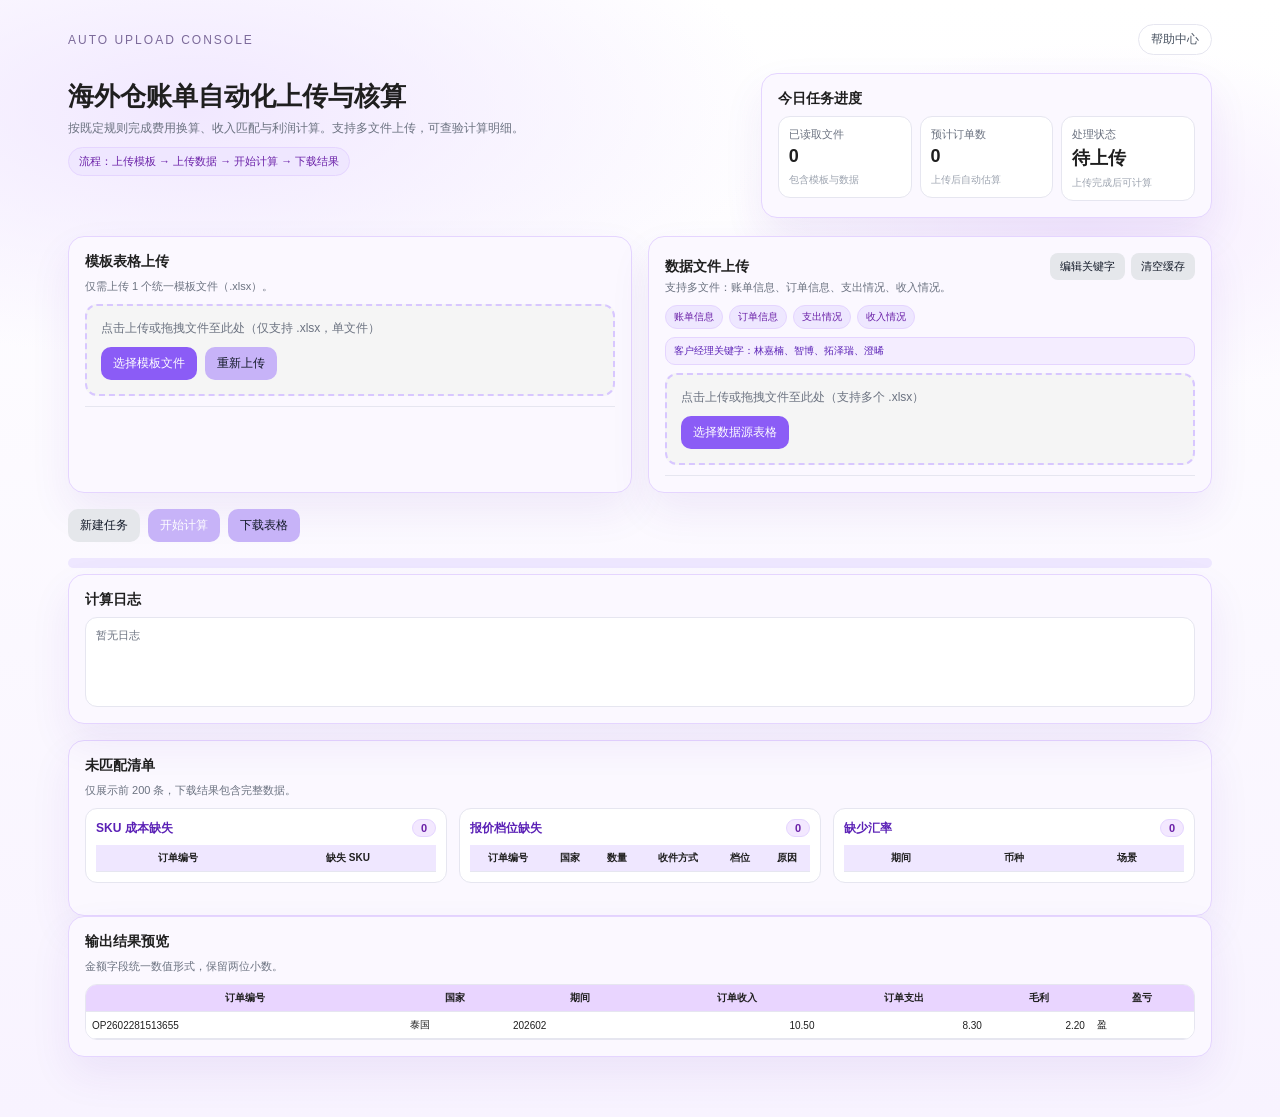
==== index.html @ 98032f84 "Rename 表格自动化处理.index.html to index.html" ====
<!DOCTYPE html>
<html lang="zh-CN">
<head>
  <meta charset="UTF-8" />
  <meta name="viewport" content="width=device-width, initial-scale=1.0" />
  <title>海外仓账单自动化上传与核算</title>
  <style>
    :root {
      --purple: #E9D5FF;
      --purple-2: #EEDCFF;
      --deep: #8B5CF6;
      --deep-2: #7C3AED;
      --gray: #F5F5F5;
      --line: #E6E6F0;
      --text: #1F1F1F;
      --muted: #6B7280;
      --success: #16A34A;
      --danger: #DC2626;
      --card: #FBF8FF;
      --shadow: 0 18px 40px rgba(91, 33, 182, 0.08);
    }

    * { box-sizing: border-box; }
    body {
      margin: 0;
      font-family: "Microsoft YaHei", "微软雅黑", "PingFang SC", sans-serif;
      color: var(--text);
      background: radial-gradient(900px 380px at 15% 10%, #F1E8FF 0%, transparent 65%),
                  radial-gradient(600px 300px at 85% 20%, #F6ECFF 0%, transparent 60%),
                  linear-gradient(180deg, #FFFFFF 0%, #F8F3FF 100%);
    }

    .page {
      max-width: 1180px;
      margin: 0 auto;
      padding: 24px 18px 60px;
    }

    .topbar {
      display: flex;
      justify-content: space-between;
      align-items: center;
      margin-bottom: 18px;
    }

    .brand {
      font-size: 12px;
      letter-spacing: 2px;
      color: #7C6A9A;
    }

    .help-btn {
      border: 1px solid var(--line);
      background: white;
      color: #4B5563;
      font-size: 12px;
      padding: 6px 12px;
      border-radius: 999px;
      cursor: pointer;
    }

    .hero {
      display: grid;
      grid-template-columns: 1.2fr 0.8fr;
      gap: 16px;
      align-items: stretch;
      margin-bottom: 18px;
    }

    .hero-left h1 {
      margin: 6px 0 6px;
      font-size: 26px;
      font-weight: 800;
    }

    .hero-left p {
      margin: 0 0 10px;
      font-size: 12px;
      color: var(--muted);
    }

    .steps {
      display: inline-flex;
      gap: 8px;
      flex-wrap: wrap;
      background: #EFE7FF;
      padding: 6px 10px;
      border-radius: 999px;
      font-size: 11px;
      color: #6B21A8;
      border: 1px solid #E5D5FF;
    }

    .card {
      background: var(--card);
      border: 1px solid #E5D5FF;
      border-radius: 16px;
      padding: 16px;
      box-shadow: var(--shadow);
    }

    .stat-card {
      display: grid;
      grid-template-columns: repeat(3, 1fr);
      gap: 8px;
      align-items: start;
    }

    .stat-item {
      background: white;
      border: 1px solid var(--line);
      border-radius: 12px;
      padding: 10px;
    }

    .stat-title { font-size: 11px; color: var(--muted); }
    .stat-value { font-size: 18px; font-weight: 800; margin-top: 4px; }
    .stat-note { font-size: 10px; color: #9CA3AF; margin-top: 6px; }

    .grid-2 {
      display: grid;
      grid-template-columns: 1fr 1fr;
      gap: 16px;
      margin-bottom: 16px;
    }

    .section-title {
      font-size: 14px;
      font-weight: 700;
      margin-bottom: 8px;
    }

    .section-desc {
      font-size: 11px;
      color: var(--muted);
      margin-bottom: 10px;
    }

    .chips {
      display: flex;
      gap: 6px;
      flex-wrap: wrap;
      margin-bottom: 8px;
    }

    .chip {
      font-size: 10px;
      padding: 4px 8px;
      border-radius: 999px;
      background: #EEE7FF;
      color: #6B21A8;
      border: 1px solid #E5D5FF;
    }

    .keyword-inline {
      font-size: 10px;
      color: #5B21B6;
      background: #F4EDFF;
      border: 1px solid #E5D5FF;
      padding: 6px 8px;
      border-radius: 10px;
      margin-bottom: 8px;
    }

    .kw-list {
      display: flex;
      flex-wrap: wrap;
      gap: 6px;
      margin: 8px 0;
    }

    .kw-pill {
      display: inline-flex;
      align-items: center;
      gap: 6px;
      background: #EEE7FF;
      color: #5B21B6;
      border: 1px solid #E5D5FF;
      border-radius: 999px;
      padding: 4px 8px;
      font-size: 11px;
    }

    .kw-pill button {
      border: none;
      background: transparent;
      color: #9333EA;
      cursor: pointer;
      font-size: 12px;
      line-height: 1;
    }

    .kw-actions {
      display: flex;
      gap: 6px;
      flex-wrap: wrap;
      margin-top: 8px;
    }

    .kw-input {
      border: 1px solid var(--line);
      border-radius: 8px;
      padding: 6px 8px;
      font-size: 12px;
      min-width: 180px;
    }

    .upload-area {
      background: var(--gray);
      border: 2px dashed #D8C7FF;
      border-radius: 12px;
      padding: 14px;
      font-size: 12px;
      color: var(--muted);
    }

    .upload-area.dragover {
      border-color: var(--deep-2);
      color: var(--deep-2);
      background: #F5EDFF;
    }

    .upload-actions {
      margin-top: 10px;
      display: flex;
      gap: 8px;
      flex-wrap: wrap;
    }

    .btn {
      background: var(--deep);
      color: white;
      border: none;
      padding: 8px 12px;
      border-radius: 10px;
      font-size: 12px;
      cursor: pointer;
    }

    .btn.secondary {
      background: #E5E7EB;
      color: #111827;
    }

    .btn.small {
      padding: 6px 10px;
      font-size: 11px;
      border-radius: 8px;
    }

    .btn:disabled {
      background: #C7B3F8;
      cursor: not-allowed;
    }

    .file-list {
      margin-top: 10px;
      border-top: 1px solid var(--line);
    }

    .file-item {
      display: grid;
      grid-template-columns: 1fr auto auto;
      gap: 8px;
      align-items: center;
      padding: 6px 0;
      font-size: 10px;
      border-bottom: 1px dashed var(--line);
    }

    .file-item .tag {
      background: #F0ECFF;
      border-radius: 6px;
      padding: 2px 6px;
      font-size: 10px;
    }

    .file-item .remove { color: var(--danger); cursor: pointer; }

    .action-row {
      display: flex;
      gap: 8px;
      flex-wrap: wrap;
      margin-bottom: 16px;
    }

    .progress-wrap {
      margin-top: 8px;
      background: #EEE7FF;
      border-radius: 999px;
      overflow: hidden;
      height: 10px;
    }

    .progress-bar {
      height: 10px;
      width: 0%;
      background: var(--deep);
      transition: width 0.3s ease;
    }

    .status {
      font-size: 12px;
      margin-top: 6px;
    }

    .status.success { color: var(--success); }
    .status.error { color: var(--danger); }

    .grid-logs {
      display: grid;
      grid-template-columns: 1fr;
      gap: 16px;
      margin-bottom: 16px;
    }

    .missing-grid {
      display: grid;
      grid-template-columns: repeat(3, minmax(0, 1fr));
      gap: 12px;
      margin-bottom: 16px;
    }

    .missing-block {
      border: 1px solid var(--line);
      border-radius: 12px;
      background: white;
      padding: 10px;
    }

    .missing-title {
      display: flex;
      align-items: center;
      justify-content: space-between;
      margin-bottom: 8px;
      font-size: 12px;
      font-weight: 700;
      color: #5B21B6;
    }

    .missing-count {
      font-size: 11px;
      background: #F3E8FF;
      border: 1px solid #E5D5FF;
      padding: 2px 8px;
      border-radius: 999px;
      color: #6B21A8;
    }

    .log-box {
      min-height: 90px;
      background: white;
      border: 1px solid var(--line);
      border-radius: 12px;
      padding: 10px;
      font-size: 11px;
      color: var(--muted);
    }

    .detail-table {
      width: 100%;
      border-collapse: collapse;
      font-size: 10px;
    }

    .detail-table th {
      text-align: center;
      background: #EFE7FF;
      padding: 6px;
      border-bottom: 1px solid var(--line);
    }

    .detail-table td {
      padding: 6px;
      border-bottom: 1px solid var(--line);
      text-align: center;
    }

    .table-preview {
      max-height: 260px;
      overflow: auto;
      border: 1px solid var(--line);
      border-radius: 12px;
      background: white;
    }

    table {
      width: 100%;
      border-collapse: collapse;
      font-size: 10px;
    }

    thead th {
      position: sticky;
      top: 0;
      background: var(--purple);
      text-align: center;
      font-weight: 700;
      border-bottom: 1px solid var(--line);
      padding: 6px;
    }

    tbody td {
      padding: 6px;
      border-bottom: 1px solid var(--line);
    }

    tbody tr:nth-child(odd) { background: white; }
    tbody tr:nth-child(even) { background: var(--gray); }

    .align-right { text-align: right; }
    .align-left { text-align: left; }

    .modal {
      position: fixed;
      inset: 0;
      background: rgba(0,0,0,0.4);
      display: none;
      align-items: center;
      justify-content: center;
    }

    .modal.open { display: flex; }

    .modal-card {
      width: min(720px, 92vw);
      background: white;
      border-radius: 12px;
      padding: 16px;
      border: 1px solid var(--line);
    }

    .modal-card h3 { margin: 0 0 8px; font-size: 14px; }
    .modal-card p { margin: 6px 0; font-size: 12px; }

    @media (max-width: 900px) {
      .hero { grid-template-columns: 1fr; }
      .grid-2 { grid-template-columns: 1fr; }
      .grid-logs { grid-template-columns: 1fr; }
      .missing-grid { grid-template-columns: 1fr; }
    }

    @media (max-width: 640px) {
      .file-item { grid-template-columns: 1fr; }
      .action-row { justify-content: stretch; }
      .btn { width: 100%; }
    }
  </style>
</head>
<body>
  <div class="page">
    <div class="topbar">
      <div class="brand">AUTO UPLOAD CONSOLE</div>
      <button class="help-btn" id="helpBtn">帮助中心</button>
    </div>

    <div class="hero">
      <div class="hero-left">
        <h1>海外仓账单自动化上传与核算</h1>
        <p>按既定规则完成费用换算、收入匹配与利润计算。支持多文件上传，可查验计算明细。</p>
        <div class="steps">流程：上传模板 → 上传数据 → 开始计算 → 下载结果</div>
      </div>
      <div class="card">
        <div class="section-title">今日任务进度</div>
        <div class="stat-card">
          <div class="stat-item">
            <div class="stat-title">已读取文件</div>
            <div class="stat-value" id="statFiles">0</div>
            <div class="stat-note">包含模板与数据</div>
          </div>
          <div class="stat-item">
            <div class="stat-title">预计订单数</div>
            <div class="stat-value" id="statOrders">0</div>
            <div class="stat-note">上传后自动估算</div>
          </div>
          <div class="stat-item">
            <div class="stat-title">处理状态</div>
            <div class="stat-value" id="statStatus">待上传</div>
            <div class="stat-note">上传完成后可计算</div>
          </div>
        </div>
      </div>
    </div>

    <div class="grid-2">
      <div class="card">
        <div class="section-title">模板表格上传</div>
        <div class="section-desc">仅需上传 1 个统一模板文件（.xlsx）。</div>
        <div class="upload-area" id="templateDrop">
          点击上传或拖拽文件至此处（仅支持 .xlsx，单文件）
          <div class="upload-actions">
            <input type="file" id="templateInput" accept=".xlsx" style="display:none" />
            <button class="btn" id="templateBtn">选择模板文件</button>
            <button class="btn secondary" id="templateReset" disabled>重新上传</button>
          </div>
        </div>
        <div class="status" id="templateStatus"></div>
        <div class="file-list" id="templateList"></div>
      </div>

      <div class="card">
        <div style="display:flex; justify-content:space-between; align-items:center; gap:8px;">
          <div class="section-title" style="margin-bottom:0;">数据文件上传</div>
          <div style="display:flex; gap:6px;">
            <button class="btn secondary small" id="keywordBtn">编辑关键字</button>
            <button class="btn secondary small" id="clearCacheBtn">清空缓存</button>
          </div>
        </div>
        <div class="section-desc">支持多文件：账单信息、订单信息、支出情况、收入情况。</div>
        <div class="chips">
          <div class="chip">账单信息</div>
          <div class="chip">订单信息</div>
          <div class="chip">支出情况</div>
          <div class="chip">收入情况</div>
        </div>
        <div class="keyword-inline" id="keywordInline"></div>
        <div class="upload-area" id="dataDrop">
          点击上传或拖拽文件至此处（支持多个 .xlsx）
          <div class="upload-actions">
            <input type="file" id="dataInput" accept=".xlsx" multiple style="display:none" />
            <button class="btn" id="dataBtn">选择数据源表格</button>
          </div>
        </div>
        <div class="status" id="dataStatus"></div>
        <div class="file-list" id="dataList"></div>
      </div>
    </div>

    <div class="action-row">
      <button class="btn secondary" id="newTaskBtn">新建任务</button>
      <button class="btn" id="processBtn" disabled>开始计算</button>
      <button class="btn secondary" id="downloadBtn" disabled>下载表格</button>
    </div>
    <div class="progress-wrap">
      <div class="progress-bar" id="progressBar"></div>
    </div>
    <div class="status" id="processStatus"></div>

    <div class="grid-logs">
      <div class="card">
        <div class="section-title">计算日志</div>
        <div class="log-box" id="logBox">暂无日志</div>
      </div>
    </div>


    <div class="card">
      <div class="section-title">未匹配清单</div>
      <div class="section-desc">仅展示前 200 条，下载结果包含完整数据。</div>
      <div class="missing-grid">
        <div class="missing-block">
          <div class="missing-title">
            <span>SKU 成本缺失</span>
            <span class="missing-count" id="missSkuCount">0</span>
          </div>
          <table class="detail-table">
            <thead>
              <tr>
                <th>订单编号</th>
                <th>缺失 SKU</th>
              </tr>
            </thead>
            <tbody id="missingSkuBody"></tbody>
          </table>
        </div>
        <div class="missing-block">
          <div class="missing-title">
            <span>报价档位缺失</span>
            <span class="missing-count" id="missQuoteCount">0</span>
          </div>
          <table class="detail-table">
            <thead>
              <tr>
                <th>订单编号</th>
                <th>国家</th>
                <th>数量</th>
                <th>收件方式</th>
                <th>档位</th>
                <th>原因</th>
              </tr>
            </thead>
            <tbody id="missingQuoteBody"></tbody>
          </table>
        </div>
        <div class="missing-block">
          <div class="missing-title">
            <span>缺少汇率</span>
            <span class="missing-count" id="missRateCount">0</span>
          </div>
          <table class="detail-table">
            <thead>
              <tr>
                <th>期间</th>
                <th>币种</th>
                <th>场景</th>
              </tr>
            </thead>
            <tbody id="missingRateBody"></tbody>
          </table>
        </div>
      </div>
    </div>

    <div class="card">
      <div class="section-title">输出结果预览</div>
      <div class="section-desc">金额字段统一数值形式，保留两位小数。</div>
      <div class="table-preview">
        <table>
          <thead>
            <tr>
              <th>订单编号</th>
              <th>国家</th>
              <th>期间</th>
              <th>订单收入</th>
              <th>订单支出</th>
              <th>毛利</th>
              <th>盈亏</th>
            </tr>
          </thead>
          <tbody id="previewBody">
            <tr>
              <td class="align-left">OP2602281513655</td>
              <td class="align-left">泰国</td>
              <td class="align-left">202602</td>
              <td class="align-right">10.50</td>
              <td class="align-right">8.30</td>
              <td class="align-right">2.20</td>
              <td class="align-left">盈</td>
            </tr>
          </tbody>
        </table>
      </div>
    </div>
  </div>


  <div class="modal" id="keywordModal">
    <div class="modal-card">
      <h3>客户经理关键字</h3>
      <p>用于判断是否走 C 端收入逻辑，可随时增减。</p>
      <div class="kw-list" id="keywordList"></div>
      <div class="kw-actions">
        <input class="kw-input" id="keywordInput" placeholder="输入关键字，回车或点击添加" />
        <button class="btn small" id="keywordAddBtn">添加</button>
        <button class="btn secondary small" id="keywordResetBtn">恢复默认</button>
      </div>
      <div style="text-align:right; margin-top:10px;">
        <button class="btn" id="keywordCloseBtn">关闭</button>
      </div>
    </div>
  </div>

  <div class="modal" id="helpModal">
    <div class="modal-card">
      <h3>操作指南</h3>
      <p>1. 上传统一模板（仅 .xlsx，单文件）。</p>
      <p>2. 上传数据源表格（账单信息、订单信息、支出情况、收入情况等，可多次上传）。</p>
      <p>3. 点击“开始计算”，等待进度完成后下载表格。</p>
      <div style="text-align:right; margin-top:10px;">
        <button class="btn" id="closeHelp">关闭</button>
      </div>
    </div>
  </div>

  <script src="xlsx.full.min.js"></script>
  <script>
    const templateInput = document.getElementById('templateInput');
    const dataInput = document.getElementById('dataInput');
    const templateBtn = document.getElementById('templateBtn');
    const dataBtn = document.getElementById('dataBtn');
    const templateReset = document.getElementById('templateReset');
    const templateList = document.getElementById('templateList');
    const dataList = document.getElementById('dataList');
    const templateStatus = document.getElementById('templateStatus');
    const dataStatus = document.getElementById('dataStatus');
    const processBtn = document.getElementById('processBtn');
    const processStatus = document.getElementById('processStatus');
    const progressBar = document.getElementById('progressBar');
    const downloadBtn = document.getElementById('downloadBtn');
    const logBox = document.getElementById('logBox');
    const clearCacheBtn = document.getElementById('clearCacheBtn');
    const newTaskBtn = document.getElementById('newTaskBtn');
    const previewBody = document.getElementById('previewBody');
const missSkuCount = document.getElementById('missSkuCount');
const missQuoteCount = document.getElementById('missQuoteCount');
const missRateCount = document.getElementById('missRateCount');
const missingSkuBody = document.getElementById('missingSkuBody');
const missingQuoteBody = document.getElementById('missingQuoteBody');
const missingRateBody = document.getElementById('missingRateBody');

    const statFiles = document.getElementById('statFiles');
    const statOrders = document.getElementById('statOrders');
    const statStatus = document.getElementById('statStatus');

    const templateDrop = document.getElementById('templateDrop');
    const dataDrop = document.getElementById('dataDrop');

    const helpBtn = document.getElementById('helpBtn');
    const helpModal = document.getElementById('helpModal');
    const closeHelp = document.getElementById('closeHelp');

    let templateFile = null; // {name, file, cached}
    let dataFiles = []; // [{name, file, cached}]
    let processing = false;
    let processed = false;
    let outputWorkbook = null;
    let outputFilename = '输出结果.xlsx';

    const CACHE_KEY = 'table_uploader_cache';
    const CACHE_TTL = 2 * 60 * 60 * 1000;

    const DEFAULT_KEYWORDS = ['林嘉楠', '智博', '拓泽瑞', '澄晞'];
    const KEYWORDS_STORAGE = 'manager_keywords_v1';
    let KEYWORDS = DEFAULT_KEYWORDS.slice();

    function setStatus(el, msg, type) {
      el.textContent = msg;
      el.className = 'status' + (type ? ' ' + type : '');
    }

    function setProgress(p, msg) {
      progressBar.style.width = `${p}%`;
      if (msg) setStatus(processStatus, msg, '');
    }

    function validateXlsx(file) {
      return file && file.name.toLowerCase().endsWith('.xlsx');
    }

    function uniqKeywords(arr) {
      const set = new Set();
      const out = [];
      arr.forEach(v => {
        const s = String(v || '').trim();
        if (!s) return;
        if (!set.has(s)) {
          set.add(s);
          out.push(s);
        }
      });
      return out;
    }

    function loadKeywords() {
      try {
        const raw = localStorage.getItem(KEYWORDS_STORAGE);
        if (!raw) return DEFAULT_KEYWORDS.slice();
        const data = JSON.parse(raw);
        if (Array.isArray(data)) return uniqKeywords(data);
      } catch (_) {}
      return DEFAULT_KEYWORDS.slice();
    }

    function saveKeywords() {
      KEYWORDS = uniqKeywords(KEYWORDS);
      localStorage.setItem(KEYWORDS_STORAGE, JSON.stringify(KEYWORDS));
      renderKeywords();
    }

    function renderKeywords() {
      if (!keywordList || !keywordInline) return;
      keywordList.innerHTML = '';
      if (KEYWORDS.length === 0) {
        keywordInline.textContent = '客户经理关键字：暂无（请添加）';
      } else {
        keywordInline.textContent = '客户经理关键字：' + KEYWORDS.join('、');
      }
      KEYWORDS.forEach(k => {
        const pill = document.createElement('div');
        pill.className = 'kw-pill';
        const span = document.createElement('span');
        span.textContent = k;
        const btn = document.createElement('button');
        btn.type = 'button';
        btn.textContent = '×';
        btn.addEventListener('click', () => {
          KEYWORDS = KEYWORDS.filter(x => x !== k);
          saveKeywords();
        });
        pill.appendChild(span);
        pill.appendChild(btn);
        keywordList.appendChild(pill);
      });
    }

    function addKeywordFromInput() {
      const val = keywordInput.value.trim();
      if (!val) return;
      KEYWORDS.push(val);
      keywordInput.value = '';
      saveKeywords();
    }

    function renderFileItem(fileEntry, cached=false) {
      const item = document.createElement('div');
      item.className = 'file-item';
      const name = document.createElement('div');
      name.textContent = fileEntry.name + (cached ? '（已缓存）' : '');
      const tag = document.createElement('div');
      tag.className = 'tag';
      tag.textContent = inferType(fileEntry.name);
      const remove = document.createElement('div');
      remove.className = 'remove';
      remove.textContent = '删除';
      return { item, name, tag, remove };
    }

    function inferType(name) {
      if (name.includes('模板') || name.includes('模版')) return '模板';
      if (name.includes('账单')) return '账单信息表';
      if (name.includes('订单')) return '订单信息表';
      if (name.includes('支出')) return '支出情况表';
      if (name.includes('收入')) return '收入情况表';
      if (name.includes('汇率')) return '汇率表';
      if (name.includes('产品成本')) return '产品成本表';
      if (name.includes('第一档')) return '第一档收入表';
      return '补充表';
    }

    function updateProcessButton() {
      const actualFiles = dataFiles.filter(f => f.file);
      const ready = templateFile && templateFile.file && actualFiles.length > 0;
      processBtn.disabled = !ready;
    }

    function updateStats(orderCountOverride=null) {
      const fileCount = (templateFile ? 1 : 0) + dataFiles.length;
      statFiles.textContent = fileCount;
      if (orderCountOverride !== null) {
        statOrders.textContent = orderCountOverride;
      } else {
        statOrders.textContent = dataFiles.length;
      }
      if (processing) {
        statStatus.textContent = '处理中';
      } else if (processed) {
        statStatus.textContent = '已完成';
      } else if (fileCount > 0) {
        statStatus.textContent = '待处理';
      } else {
        statStatus.textContent = '待上传';
      }
    }

    function cacheState() {
      const payload = {
        template: templateFile ? { name: templateFile.name } : null,
        data: dataFiles.map(f => ({ name: f.name })),
        ts: Date.now()
      };
      localStorage.setItem(CACHE_KEY, JSON.stringify(payload));
    }

    function renderTemplateList() {
      templateList.innerHTML = '';
      if (!templateFile) return;
      const { item, name, tag, remove } = renderFileItem(templateFile, templateFile.cached);
      remove.addEventListener('click', () => {
        templateFile = null;
        templateList.innerHTML = '';
        templateReset.disabled = true;
        updateProcessButton();
        updateStats();
        cacheState();
      });
      item.append(name, tag, remove);
      templateList.appendChild(item);
    }

    function renderDataList() {
      dataList.innerHTML = '';
      dataFiles.forEach(entry => {
        const { item, name, tag, remove } = renderFileItem(entry, entry.cached);
        remove.addEventListener('click', () => {
          dataFiles = dataFiles.filter(f => f.name !== entry.name);
          item.remove();
          updateProcessButton();
          updateStats();
          cacheState();
        });
        item.append(name, tag, remove);
        dataList.appendChild(item);
      });
    }

    function hasCachedFiles() {
      return (templateFile && templateFile.cached) || dataFiles.some(f => f.cached);
    }

    function clearCachedEntries(showMessage=true) {
      localStorage.removeItem(CACHE_KEY);
      if (templateFile && templateFile.cached) {
        templateFile = null;
        templateReset.disabled = true;
        setStatus(templateStatus, '', '');
      }
      dataFiles = dataFiles.filter(f => !f.cached);
      renderTemplateList();
      renderDataList();
      if (showMessage) setStatus(dataStatus, '缓存已清空', 'success');
      updateProcessButton();
      updateStats();
    }

    function resetAllState() {
      localStorage.removeItem(CACHE_KEY);
      templateFile = null;
      dataFiles = [];
      templateInput.value = '';
      dataInput.value = '';
      templateReset.disabled = true;
      renderTemplateList();
      renderDataList();
      processing = false;
      processed = false;
      outputWorkbook = null;
      outputFilename = '输出结果.xlsx';
      progressBar.style.width = '0%';
      downloadBtn.disabled = true;
      setStatus(templateStatus, '', '');
      setStatus(dataStatus, '已开始新建任务，缓存已清空', 'success');
      setStatus(processStatus, '', '');
      logBox.textContent = '暂无日志';
      clearMissingLists();
      updateProcessButton();
      updateStats();
    }

    function restoreCache() {
      const raw = localStorage.getItem(CACHE_KEY);
      if (!raw) return;
      try {
        const payload = JSON.parse(raw);
        if (Date.now() - payload.ts > CACHE_TTL) return;
        templateFile = null;
        dataFiles = [];
        if (payload.template) {
          templateFile = { name: payload.template.name, file: null, cached: true };
          templateReset.disabled = false;
        }
        if (payload.data) {
          payload.data.forEach(d => {
            const name = d.name;
            if (!dataFiles.some(f => f.name === name)) {
              dataFiles.push({ name, file: null, cached: true });
            }
          });
        }
        renderTemplateList();
        renderDataList();
        if (templateFile || dataFiles.length > 0) {
          setStatus(dataStatus, '已恢复缓存文件，开始新建任务建议先点“新建任务”', '');
        }
        updateProcessButton();
        updateStats();
      } catch (_) {}
    }

    function handleTemplateFiles(files) {
      const file = files[0];
      if (!file) return;
      if (!validateXlsx(file)) {
        setStatus(templateStatus, '请上传 .xlsx 格式的模板文件', 'error');
        return;
      }
      if (hasCachedFiles()) {
        clearCachedEntries(false);
      }
      templateFile = { name: file.name, file, cached: false };
      templateReset.disabled = false;
      renderTemplateList();
      setStatus(templateStatus, `${file.name} 上传成功`, 'success');
      updateProcessButton();
      updateStats();
      cacheState();
    }

    function handleDataFiles(files) {
      if (files.length === 0) return;
      if (hasCachedFiles()) {
        clearCachedEntries(false);
      }
      const existingNames = new Set(dataFiles.map(f => f.name));
      let added = 0;
      let replaced = 0;
      const uniqueNew = [];
      files.forEach(file => {
        if (!validateXlsx(file)) {
          setStatus(dataStatus, '仅支持 .xlsx 文件', 'error');
          return;
        }
        if (!existingNames.has(file.name)) {
          uniqueNew.push(file);
        }
      });

      files.forEach(file => {
        if (!validateXlsx(file)) return;
        const idx = dataFiles.findIndex(f => f.name === file.name);
        if (idx >= 0) {
          dataFiles[idx] = { name: file.name, file, cached: false };
          replaced += 1;
        } else {
          dataFiles.push({ name: file.name, file, cached: false });
          added += 1;
        }
      });

      renderDataList();
      if (added > 0 && replaced > 0) {
        setStatus(dataStatus, `${added} 个文件上传成功，${replaced} 个同名文件已替换`, 'success');
      } else if (added > 0) {
        setStatus(dataStatus, `${added} 个文件上传成功`, 'success');
      } else if (replaced > 0) {
        setStatus(dataStatus, `${replaced} 个同名文件已替换`, 'success');
      }
      updateProcessButton();
      updateStats();
      cacheState();
    }

    templateBtn.addEventListener('click', () => templateInput.click());
    dataBtn.addEventListener('click', () => dataInput.click());
    clearCacheBtn.addEventListener('click', () => clearCachedEntries(true));
    newTaskBtn.addEventListener('click', () => resetAllState());
    if (keywordBtn) {
      keywordBtn.addEventListener('click', () => {
        KEYWORDS = loadKeywords();
        renderKeywords();
        keywordModal.classList.add('open');
      });
    }
    if (keywordCloseBtn) {
      keywordCloseBtn.addEventListener('click', () => keywordModal.classList.remove('open'));
    }
    if (keywordModal) {
      keywordModal.addEventListener('click', (e) => {
        if (e.target === keywordModal) keywordModal.classList.remove('open');
      });
    }
    if (keywordAddBtn) {
      keywordAddBtn.addEventListener('click', addKeywordFromInput);
    }
    if (keywordResetBtn) {
      keywordResetBtn.addEventListener('click', () => {
        KEYWORDS = DEFAULT_KEYWORDS.slice();
        saveKeywords();
      });
    }
    if (keywordInput) {
      keywordInput.addEventListener('keydown', (e) => {
        if (e.key === 'Enter') {
          e.preventDefault();
          addKeywordFromInput();
        }
      });
    }

    templateInput.addEventListener('change', (e) => {
      const files = Array.from(e.target.files || []);
      handleTemplateFiles(files);
    });

    templateReset.addEventListener('click', () => {
      templateInput.value = '';
      templateFile = null;
      templateReset.disabled = true;
      setStatus(templateStatus, '', '');
      renderTemplateList();
      updateProcessButton();
      updateStats();
      cacheState();
    });

    dataInput.addEventListener('change', (e) => {
      const files = Array.from(e.target.files || []);
      handleDataFiles(files);
    });

    function setupDrag(dropArea, handler) {
      ['dragenter','dragover'].forEach(evt => {
        dropArea.addEventListener(evt, (e) => {
          e.preventDefault();
          dropArea.classList.add('dragover');
        });
      });
      ['dragleave','drop'].forEach(evt => {
        dropArea.addEventListener(evt, (e) => {
          e.preventDefault();
          dropArea.classList.remove('dragover');
        });
      });
      dropArea.addEventListener('drop', (e) => {
        const files = Array.from(e.dataTransfer.files || []);
        handler(files);
      });
    }

    setupDrag(templateDrop, (files) => {
      if (files.length > 1) {
        setStatus(templateStatus, '模板仅支持单文件上传', 'error');
        return;
      }
      handleTemplateFiles(files);
    });

    setupDrag(dataDrop, (files) => {
      handleDataFiles(files);
    });

    function isEmpty(val) {
      return val === null || val === undefined || val === '';
    }

    function isBlank(val) {
      return isEmpty(val) || (typeof val === 'string' && val.trim() === '');
    }

    function pickValue(...vals) {
      for (const v of vals) {
        if (!isBlank(v)) return v;
      }
      return null;
    }

    function setIfBlank(row, key, val) {
      if (!row || !key) return;
      if (isBlank(row[key]) && !isBlank(val)) row[key] = val;
    }

    function normalizeKey(val) {
      if (val === null || val === undefined) return '';
      return String(val).replace(/[\s​-‍﻿]/g, '').trim();
    }


    function toNumber(val) {
      if (val === null || val === undefined || val === '') return null;
      if (typeof val === 'number') return val;
      const s = String(val).replace(/,/g, '').trim();
      const m = s.match(/-?\d+(\.\d+)?/);
      return m ? parseFloat(m[0]) : null;
    }

    function round2(val) {
      if (val === null || val === undefined || isNaN(val)) return null;
      return Math.round(val * 100) / 100;
    }

    function format2(val) {
      if (val === null || val === undefined || val === '') return '';
      const num = Number(val);
      if (isNaN(num)) return String(val);
      return num.toFixed(2);
    }

    function normalizeCurrency(cur) {
      if (!cur) return null;
      const s = String(cur).trim();
      if (['人民币','RMB','CNY','¥','￥'].includes(s)) return '人民币';
      if (['USD','US$','$','美元'].includes(s)) return '美元';
      return s;
    }

    function parseAmount(val) {
      if (val === null || val === undefined || val === '') return { amount: null, currency: null };
      if (typeof val === 'number') return { amount: val, currency: '人民币' };
      const s = String(val).trim();
      if (s === '') return { amount: null, currency: null };
      let currency = null;
      if (s.includes('$') || s.includes('USD')) currency = '美元';
      if (s.includes('人民币') || s.includes('¥') || s.includes('￥')) currency = '人民币';
      const m = s.replace(/,/g, '').match(/-?\d+(\.\d+)?/);
      const amount = m ? parseFloat(m[0]) : null;
      return { amount, currency };
    }

    function qtyLabel(qty) {
      if (qty === null || qty === undefined) return null;
      const q = Number(qty);
      if (isNaN(q)) return null;
      if (q >= 4) return '≥4pcs';
      if (q === 3) return '3 pcs';
      if (q === 2) return '2 pcs';
      if (q === 1) return '1pc';
      return null;
    }

    function hasKeyword(text) {
      if (!text) return false;
      const s = String(text);
      return KEYWORDS.some(k => s.includes(k));
    }

    async function readWorkbook(file) {
      const buf = await file.arrayBuffer();
      return XLSX.read(buf, { type: 'array' });
    }

    function sheetToRows(sheet) {
      return XLSX.utils.sheet_to_json(sheet, { defval: null });
    }

    function normalizeRows(rows) {
      return rows.map(row => {
        const out = {};
        Object.keys(row).forEach(k => {
          const nk = typeof k === 'string' ? k.trim() : k;
          out[nk] = row[k];
        });
        return out;
      });
    }

    function getSheetOrThrow(wb, name, label) {
      const names = Array.isArray(name) ? name : [name];
      const sheetNames = wb.SheetNames || [];
      const nameMap = new Map(sheetNames.map(n => [String(n).trim(), n]));
      for (const n of names) {
        const key = String(n).trim();
        if (nameMap.has(key)) return wb.Sheets[nameMap.get(key)];
      }
      // Fuzzy match: contains keyword
      for (const n of names) {
        const key = String(n).trim();
        const hit = sheetNames.find(s => String(s).includes(key));
        if (hit) return wb.Sheets[hit];
      }
      // Fallback: try label keyword
      if (label) {
        const hit = sheetNames.find(s => String(s).includes(label));
        if (hit) return wb.Sheets[hit];
      }
      throw new Error(`${label}缺少工作表：${names.join(' / ')}`);
    }

    function findHeaderRowIndex(aoa) {
      const limit = Math.min(aoa.length, 10);
      for (let i = 0; i < limit; i++) {
        const row = aoa[i] || [];
        const norm = row.map(v => typeof v === 'string' ? v.trim() : v);
        if (norm.includes('订单编号') && norm.includes('国家')) return i;
      }
      return 0;
    }

    function buildOutputWorkbook(templateWb, resultRows, headerRowIndex=1) {
      const sheetName = templateWb.SheetNames[0];
      const ws = templateWb.Sheets[sheetName];
      const headerRows = XLSX.utils.sheet_to_json(ws, { header: 1, defval: null });
      const idx = headerRowIndex != null ? headerRowIndex : 1;
      const headers = headerRows[idx] || headerRows[0] || [];
      const dataAoA = resultRows.map(row => headers.map(h => row[h] ?? null));
      XLSX.utils.sheet_add_aoa(ws, dataAoA, { origin: { r: idx + 1, c: 0 } });
      return templateWb;
    }

    function downloadWorkbook(wb, filename) {
      const wbout = XLSX.write(wb, { bookType: 'xlsx', type: 'array' });
      const blob = new Blob([wbout], { type: 'application/vnd.openxmlformats-officedocument.spreadsheetml.sheet' });
      const url = URL.createObjectURL(blob);
      const a = document.createElement('a');
      a.href = url;
      a.download = filename;
      document.body.appendChild(a);
      a.click();
      a.remove();
      URL.revokeObjectURL(url);
    }

    function renderPreview(rows) {
      previewBody.innerHTML = '';
      rows.slice(0, 30).forEach(r => {
        const tr = document.createElement('tr');
        const cols = ['订单编号','国家','期间','订单收入','订单支出','毛利','盈亏情况'];
        cols.forEach((c, idx) => {
          const td = document.createElement('td');
          if (idx >= 3 && idx <= 5) td.className = 'align-right';
          else td.className = 'align-left';
          td.textContent = (idx >= 3 && idx <= 5) ? format2(r[c]) : (r[c] ?? '');
          tr.appendChild(td);
        });
        previewBody.appendChild(tr);
      });
    }


    function clearMissingLists() {
      if (!missingSkuBody) return;
      missingSkuBody.innerHTML = '';
      missingQuoteBody.innerHTML = '';
      missingRateBody.innerHTML = '';
      missSkuCount.textContent = '0';
      missQuoteCount.textContent = '0';
      missRateCount.textContent = '0';
    }

    function renderMissingLists(missing) {
      if (!missingSkuBody) return;
      const skuRows = [];
      missing.sku.forEach((set, orderId) => {
        if (!set || set.size === 0) return;
        skuRows.push({ orderId, skus: Array.from(set).join('、') });
      });
      missSkuCount.textContent = skuRows.length;
      missingSkuBody.innerHTML = '';
      skuRows.slice(0, 200).forEach(row => {
        const tr = document.createElement('tr');
        tr.innerHTML = `<td>${row.orderId}</td><td>${row.skus}</td>`;
        missingSkuBody.appendChild(tr);
      });

      const quoteRows = missing.quote || [];
      missQuoteCount.textContent = quoteRows.length;
      missingQuoteBody.innerHTML = '';
      quoteRows.slice(0, 200).forEach(row => {
        const tr = document.createElement('tr');
        tr.innerHTML = `
          <td>${row.orderId}</td>
          <td>${row.country ?? ''}</td>
          <td>${row.qty ?? ''}</td>
          <td>${row.method ?? ''}</td>
          <td>${row.band ?? ''}</td>
          <td>${row.reason ?? ''}</td>
        `;
        missingQuoteBody.appendChild(tr);
      });

      const rateRows = Array.from(missing.rate.values());
      missRateCount.textContent = rateRows.length;
      missingRateBody.innerHTML = '';
      rateRows.slice(0, 200).forEach(row => {
        const tr = document.createElement('tr');
        tr.innerHTML = `
          <td>${row.period ?? ''}</td>
          <td>${row.currency ?? ''}</td>
          <td>${row.scene ?? ''}</td>
        `;
        missingRateBody.appendChild(tr);
      });
    }

    processBtn.addEventListener('click', async () => {
      if (!window.XLSX) {
        setStatus(processStatus, '未加载 XLSX 库，请确认同目录存在 xlsx.full.min.js', 'error');
        return;
      }
      if (!templateFile || !templateFile.file) {
        setStatus(processStatus, '请重新上传模板文件（缓存文件不能计算）', 'error');
        return;
      }
      const actualFiles = dataFiles.filter(f => f.file);
      if (actualFiles.length === 0) {
        setStatus(processStatus, '请至少上传 1 个数据文件（缓存文件不能计算）', 'error');
        return;
      }

      processing = true;
      processed = false;
      outputWorkbook = null;
      updateStats();
      setProgress(5, '读取文件中...');
      logBox.textContent = '正在读取并解析表格...';

      try {
        const tmplWb = await readWorkbook(templateFile.file);

        const dataEntries = [];
        for (const f of actualFiles) {
          dataEntries.push({
            name: f.name,
            file: f.file,
            wb: await readWorkbook(f.file)
          });
        }

        const scoreSheets = (wb, names) => {
          if (!wb) return 0;
          const sheetNames = wb.SheetNames || [];
          const trimmed = sheetNames.map(n => String(n).trim());
          let score = 0;
          names.forEach(n => {
            const key = String(n).trim();
            if (trimmed.includes(key) || sheetNames.some(s => String(s).includes(key))) score += 1;
          });
          return score;
        };

        const pickBySheets = (entries, names, fallbackKeyword) => {
          let best = null;
          let bestScore = 0;
          entries.forEach(e => {
            const s = scoreSheets(e.wb, names);
            if (s > bestScore) {
              bestScore = s;
              best = e;
            }
          });
          if (bestScore > 0) return best;
          if (fallbackKeyword) return entries.find(e => e.name.includes(fallbackKeyword)) || null;
          return null;
        };

        const billEntry = pickBySheets(dataEntries, ['出库单', '出库尾程', '退货费用'], '账单');
        const orderEntry = pickBySheets(dataEntries, ['订单', '订单信息', '订单明细', '订单表'], '订单');
        const expenseEntry = pickBySheets(dataEntries, ['头程费用', '入库费用', '仓储费用', '汇率', '产品成本'], '支出');
        const incomeEntry = pickBySheets(dataEntries, ['报价', 'C端收入', '第一档收入'], '收入');

        const billWb = billEntry ? billEntry.wb : null;
        const orderWb = orderEntry ? orderEntry.wb : null;
        const expenseWb = expenseEntry ? expenseEntry.wb : null;
        const incomeWb = incomeEntry ? incomeEntry.wb : null;

        const missingFiles = [];
        if (!billEntry) missingFiles.push('账单信息');
        if (!orderEntry) missingFiles.push('订单信息');
        if (!expenseEntry) missingFiles.push('支出情况');
        if (!incomeEntry) missingFiles.push('收入情况');

        setProgress(20, '解析工作表...');

        const tmplSheetName = tmplWb.SheetNames[0];
        const tmplWs = tmplWb.Sheets[tmplSheetName];
        const tmplAoA = XLSX.utils.sheet_to_json(tmplWs, { header: 1, defval: null });
        const headerRowIndex = findHeaderRowIndex(tmplAoA);
        const headers = (tmplAoA[headerRowIndex] || tmplAoA[0] || []).map(h => typeof h === 'string' ? h.trim() : h);

        const templateRows = [];
        for (let i = headerRowIndex + 1; i < tmplAoA.length; i++) {
          const rowArr = tmplAoA[i] || [];
          const row = {};
          headers.forEach((h, idx) => {
            if (h == null || h === '') return;
            row[h] = rowArr[idx] ?? null;
          });
          const hasKey = !isBlank(row['订单编号']) || !isBlank(row['国家']) || !isBlank(row['期间']);
          if (hasKey) templateRows.push(row);
        }

        const billOut = billWb ? normalizeRows(sheetToRows(getSheetOrThrow(billWb, '出库单', '账单信息'))) : [];
        const billTail = billWb ? normalizeRows(sheetToRows(getSheetOrThrow(billWb, '出库尾程', '账单信息'))) : [];
        const billRet = billWb ? normalizeRows(sheetToRows(getSheetOrThrow(billWb, '退货费用', '账单信息'))) : [];

        const orders = orderWb ? normalizeRows(sheetToRows(getSheetOrThrow(orderWb, ['订单','订单信息','订单明细','订单表'], '订单信息'))) : [];

        const headFee = expenseWb ? normalizeRows(sheetToRows(getSheetOrThrow(expenseWb, '头程费用', '支出情况'))) : [];
        const entryFee = expenseWb ? normalizeRows(sheetToRows(getSheetOrThrow(expenseWb, '入库费用', '支出情况'))) : [];
        const warehouseFee = expenseWb ? normalizeRows(sheetToRows(getSheetOrThrow(expenseWb, '仓储费用', '支出情况'))) : [];
        const fxRows = expenseWb ? normalizeRows(sheetToRows(getSheetOrThrow(expenseWb, '汇率', '支出情况'))) : [];
        const productCost = expenseWb ? normalizeRows(sheetToRows(getSheetOrThrow(expenseWb, '产品成本', '支出情况'))) : [];

        const quoteRows = incomeWb ? normalizeRows(sheetToRows(getSheetOrThrow(incomeWb, '报价', '收入情况'))) : [];
        const cincomeRows = incomeWb ? normalizeRows(sheetToRows(getSheetOrThrow(incomeWb, 'C端收入', '收入情况'))) : [];
        const firstIncomeRows = incomeWb ? normalizeRows(sheetToRows(getSheetOrThrow(incomeWb, '第一档收入', '收入情况'))) : [];

        setProgress(40, '构建映射关系...');

        const missing = { sku: new Map(), quote: [], rate: new Map() };
        const missingOrders = new Set();

        const recordMissingSku = (orderId, sku) => {
          if (!orderId || !sku) return;
          if (!missing.sku.has(orderId)) missing.sku.set(orderId, new Set());
          missing.sku.get(orderId).add(sku);
        };

        const recordMissingQuote = (row) => {
          if (!row) return;
          missing.quote.push(row);
        };

        const recordMissingRate = (currency, period, scene) => {
          if (!currency || !period) return;
          const key = `${currency}||${period}||${scene}`;
          if (!missing.rate.has(key)) {
            missing.rate.set(key, { currency, period, scene });
          }
        };

        const fxMap = {};
        fxRows.forEach(r => {
          const cur = normalizeCurrency(r['原币']);
          const period = r['期间'];
          const rate = toNumber(r['直接汇率']);
          if (cur && period != null && rate != null) {
            fxMap[`${cur}||${period}`] = rate;
          }
        });

        const getRate = (currency, period, scene) => {
          const cur = normalizeCurrency(currency);
          if (!cur || cur === '人民币') return 1;
          const rate = fxMap[`${cur}||${period}`];
          if (rate == null) {
            recordMissingRate(cur, period, scene || '未知');
            return null;
          }
          return rate;
        };

        const tailGroup = {};
        billTail.forEach(r => {
          const id = normalizeKey(r['订单编号']);
          const sys = normalizeKey(r['系统单号']);
          const keys = new Set([id, sys].filter(Boolean));
          keys.forEach(key => {
            if (!tailGroup[key]) tailGroup[key] = { 出库费用: 0, 尾程费用: 0, 币种: null };
            tailGroup[key].出库费用 += toNumber(r['出库费用']) || 0;
            tailGroup[key].尾程费用 += toNumber(r['尾程费用']) || 0;
            if (!tailGroup[key].币种 && r['币种']) tailGroup[key].币种 = r['币种'];
          });
        });

        const retGroup = {};
        billRet.forEach(r => {
          const id = normalizeKey(r['退货单号']);
          const sys = normalizeKey(r['系统单号']);
          const keys = new Set([id, sys].filter(Boolean));
          keys.forEach(key => {
            if (!retGroup[key]) retGroup[key] = { 退货金额: 0, 币种: null };
            retGroup[key].退货金额 += toNumber(r['退货金额']) || 0;
            if (!retGroup[key].币种 && r['币种']) retGroup[key].币种 = r['币种'];
          });
        });

        const billOutMap = {};
        const billOutSysMap = {};
        billOut.forEach(r => {
          const id = normalizeKey(r['订单编号']);
          if (id && !billOutMap[id]) billOutMap[id] = r;
          const sys = normalizeKey(r['系统单号']);
          if (sys && !billOutSysMap[sys]) billOutSysMap[sys] = r;
        });


        const orderInfo = {};
        const orderAlias = {};
        const orderSkuQty = {};
        const orderQtySum = {};
        const addAlias = (key, id) => {
          const nk = normalizeKey(key);
          if (!nk || !id) return;
          if (!orderAlias[nk]) orderAlias[nk] = id;
        };
        orders.forEach(r => {
          const id = normalizeKey(r['订单编号']);
          if (!id) return;
          if (!orderInfo[id]) {
            orderInfo[id] = {
              '订单状态': null,
              '客户经理': null,
              '店铺': null,
              '卖家订单号': null,
              '收件方式': null,
              '订单实付': null
            };
          }
          const info = orderInfo[id];
          if (!info['订单状态'] && r['订单状态']) info['订单状态'] = r['订单状态'];
          if (!info['客户经理'] && r['客户经理']) info['客户经理'] = r['客户经理'];
          if (!info['店铺'] && r['店铺']) info['店铺'] = r['店铺'];
          if (!info['卖家订单号'] && r['卖家订单号']) info['卖家订单号'] = r['卖家订单号'];
          if (!info['收件方式'] && r['收件方式']) info['收件方式'] = r['收件方式'];
          if (!info['订单实付'] && r['订单实付']) info['订单实付'] = r['订单实付'];
          const sku = String(r['产品SKU'] || '').trim();
          const qty = toNumber(r['购买数量']) || 0;
          if (sku) {
            if (!orderSkuQty[id]) orderSkuQty[id] = {};
            orderSkuQty[id][sku] = (orderSkuQty[id][sku] || 0) + qty;
            if (!orderQtySum[id]) orderQtySum[id] = 0;
            orderQtySum[id] += qty;
          }

          addAlias(r['卖家订单号'], id);
          addAlias(r['平台交易号'], id);
          addAlias(r['快递单号'], id);
          addAlias(r['第三方物流单号'], id);
          addAlias(r['系统单号'], id);
        });


        const productCostMap = {};
        productCost.forEach(r => {
          const sku = String(r['聚水潭旧编码'] || '').trim();
          if (!sku) return;
          const cost = toNumber(r['成本价']);
          if (cost != null) productCostMap[sku] = cost;
        });

        const firstIncomeMap = {};
        firstIncomeRows.forEach(r => {
          const sku = String(r['聚水潭旧编码'] || '').trim();
          if (!sku) return;
          const val = toNumber(r['第一档价格']);
          firstIncomeMap[sku] = val != null ? val : 0;
        });

        const costByOrder = {};
        const firstIncomeBaseByOrder = {};
        Object.keys(orderSkuQty).forEach(id => {
          let totalCost = 0;
          let totalFirst = 0;
          const skuMap = orderSkuQty[id];
          Object.keys(skuMap).forEach(sku => {
            const qty = skuMap[sku];
            const unit = productCostMap[sku];
            if (unit == null) {
              recordMissingSku(id, sku);
            } else {
              totalCost += unit * qty;
            }
            const first = firstIncomeMap[sku] || 0;
            totalFirst += first * qty;
          });
          costByOrder[id] = totalCost;
          firstIncomeBaseByOrder[id] = totalFirst;
        });

        const cincomeMap = {};
        cincomeRows.forEach(r => {
          const key = String(r['卖家订单号'] || '').trim();
          if (!key) return;
          const amt = toNumber(r['人民币']);
          if (!cincomeMap[key]) cincomeMap[key] = 0;
          cincomeMap[key] += amt || 0;
        });

        const headFeeMap = {};
        const headCurMap = {};
        headFee.forEach(r => {
          const key = String(r['国家'] || '').trim();
          if (!key) return;
          headFeeMap[key] = toNumber(r['头程费用']);
          headCurMap[key] = r['币种'];
        });

        const entryFeeMap = {};
        const entryCurMap = {};
        entryFee.forEach(r => {
          const key = String(r['国家'] || '').trim();
          if (!key) return;
          entryFeeMap[key] = toNumber(r['入库费用']);
          entryCurMap[key] = r['币种'];
        });

        const warehouseFeeMap = {};
        const warehouseCurMap = {};
        warehouseFee.forEach(r => {
          const key = `${r['期间']}||${r['国家']}`;
          warehouseFeeMap[key] = toNumber(r['仓储费用']);
          warehouseCurMap[key] = r['币种'];
        });

        const quoteMap = {};
        quoteRows.forEach(r => {
          const country = String(r['国家'] || '').trim();
          const qtyRaw = String(r['件数（n）/订单'] || '').replace(/\s/g, '');
          if (!country || !qtyRaw) return;
          quoteMap[`${country}||${qtyRaw}`] = r;
        });

        function computeFirstIncomeTotal(orderId, add) {
          if (!Object.prototype.hasOwnProperty.call(firstIncomeBaseByOrder, orderId)) return null;
          const base = firstIncomeBaseByOrder[orderId] || 0;
          const qty = orderQtySum[orderId] || 0;
          return base + add * qty;
        }

        function extractAdd(text) {
          const m = String(text).match(/\+\s*([0-9]*\.?[0-9]+)/);
          return m ? parseFloat(m[1]) : 0;
        }

        function resolveOrderKey(...cands) {
          for (const c of cands) {
            const nk = normalizeKey(c);
            if (!nk) continue;
            if (orderInfo[nk]) return nk;
            if (orderAlias[nk]) return orderAlias[nk];
          }
          const fallback = normalizeKey(cands[0]);
          return fallback || '';
        }

        function evalSpecTotal(orderId, spec, nonShippingSpec, qty) {
          if (spec === null || spec === undefined || spec === '') return null;
          if (typeof spec === 'number') return spec * qty;
          const s = String(spec).trim();
          if (s.includes('不包邮基础上')) {
            const add = extractAdd(s);
            const baseTotal = evalSpecTotal(orderId, nonShippingSpec, null, qty);
            if (baseTotal == null) return null;
            return baseTotal + add * qty;
          }
          if (s.includes('第一档')) {
            const add = extractAdd(s);
            return computeFirstIncomeTotal(orderId, add);
          }
          const n = toNumber(s);
          if (n != null) return n * qty;
          return null;
        }

        setProgress(60, '计算中...');

        let baseRows = templateRows;
        if (baseRows.length === 0 && billOut.length > 0) {
          baseRows = billOut.map(r => ({
            '国家': r['国家'],
            '期间': r['期间'],
            '系统单号': r['系统单号'],
            '订单编号': r['订单编号'],
            '数量': r['数量'],
            '账单币种': r['账单币种'],
            '出库费用': r['出库费用'],
            '尾程费用': r['尾程费用'],
            '退件费用': r['退件费用']
          }));
        }

        if (baseRows.length === 0) {
          throw new Error('模板无有效数据且未上传账单信息，无法计算');
        }

        const qtySumMap = {};
        const qtySource = billOut.length > 0 ? billOut : baseRows;
        qtySource.forEach(r => {
          const key = `${r['期间']}||${r['国家']}`;
          if (!r['期间'] || !r['国家']) return;
          const qtyVal = toNumber(r['数量']);
          const qty = qtyVal != null ? qtyVal : 1;
          if (!qtySumMap[key]) qtySumMap[key] = 0;
          qtySumMap[key] += qty;
        });

        const resultRows = [];

        baseRows.forEach(base => {
          const row = { ...base };
          const orderIdRaw = pickValue(row['订单编号'], row['系统单号'], row['卖家订单号']);
          const orderId = normalizeKey(orderIdRaw);
          const orderKey = resolveOrderKey(orderIdRaw, row['卖家订单号'], row['系统单号']);
          let billRow = orderId ? billOutMap[orderId] : (orderKey ? billOutMap[orderKey] : null);
          const sysId = normalizeKey(pickValue(row['系统单号'], billRow ? billRow['系统单号'] : null));
          if (!billRow && sysId) billRow = billOutSysMap[sysId] || null;
          const orderIdDisp = orderIdRaw == null ? '' : String(orderIdRaw).trim();
          if (orderIdDisp && (!orderKey || !orderInfo[orderKey])) {
            missingOrders.add(orderIdDisp);
          }

          const country = pickValue(row['国家'], billRow ? billRow['国家'] : null);
          const period = pickValue(row['期间'], billRow ? billRow['期间'] : null);
          const qtyRaw = pickValue(row['数量'], billRow ? billRow['数量'] : null);
          const qtyNum = toNumber(qtyRaw);

          setIfBlank(row, '订单编号', orderIdRaw || null);
          setIfBlank(row, '国家', country);
          setIfBlank(row, '期间', period);
          if (qtyNum != null) setIfBlank(row, '数量', qtyNum);
          setIfBlank(row, '系统单号', billRow ? billRow['系统单号'] : null);

          const info = orderKey ? (orderInfo[orderKey] || {}) : {};
          const manager = pickValue(row['客户经理'], info['客户经理']);
          const shipMethod = pickValue(row['收件方式'], info['收件方式']);
          const shipMethodText = shipMethod == null ? '' : String(shipMethod);

          setIfBlank(row, '订单状态', pickValue(row['订单状态'], info['订单状态']));
          setIfBlank(row, '客户经理', manager);
          setIfBlank(row, '收件方式', shipMethodText);
          if (hasKeyword(manager)) {
            setIfBlank(row, '店铺名称', pickValue(row['店铺名称'], info['店铺']));
            setIfBlank(row, '卖家订单号', pickValue(row['卖家订单号'], info['卖家订单号']));
          }

          let tailInfo = orderId ? (tailGroup[orderId] || {}) : {};
          if ((!tailInfo || Object.keys(tailInfo).length === 0) && sysId) {
            tailInfo = tailGroup[sysId] || {};
          }
          let retInfo = orderId ? (retGroup[orderId] || {}) : {};
          if ((!retInfo || Object.keys(retInfo).length === 0) && sysId) {
            retInfo = retGroup[sysId] || {};
          }

          const rowOut = toNumber(row['出库费用']);
          const rowTail = toNumber(row['尾程费用']);
          const rowRet = toNumber(row['退件费用']);

          const baseOut = rowOut != null ? rowOut : (billRow ? toNumber(billRow['出库费用']) : null);
          const baseTail = rowTail != null ? rowTail : (billRow ? toNumber(billRow['尾程费用']) : null);
          const baseRet = rowRet != null ? rowRet : (billRow ? toNumber(billRow['退件费用']) : null);

          const outFee = baseOut != null ? baseOut : (tailInfo['出库费用'] ?? null);
          const tailFee = baseTail != null ? baseTail : (tailInfo['尾程费用'] ?? null);
          const retFee = baseRet != null ? baseRet : (retInfo['退货金额'] ?? null);

          setIfBlank(row, '出库费用', outFee != null ? round2(outFee) : null);
          setIfBlank(row, '尾程费用', tailFee != null ? round2(tailFee) : null);
          setIfBlank(row, '退件费用', retFee != null ? round2(retFee) : null);

          const billCur = pickValue(row['账单币种'], billRow ? billRow['账单币种'] : null, retInfo['币种'], tailInfo['币种']);
          setIfBlank(row, '账单币种', billCur);

          const outCur = baseOut != null ? billCur : (tailInfo['币种'] || billCur);
          const tailCur = baseTail != null ? billCur : (tailInfo['币种'] || billCur);
          const retCur = baseRet != null ? billCur : (retInfo['币种'] || billCur);

          const headUnit = country ? (headFeeMap[country] ?? null) : null;
          const headRate = headUnit != null ? getRate(headCurMap[country], period, '头程费用') : null;
          const headTotal = (headUnit != null && qtyNum != null) ? headUnit * qtyNum : null;
          const headRmb = (headTotal != null && headRate != null) ? headTotal * headRate : null;
          if (headRmb != null) setIfBlank(row, '头程费用\n（人民币）', round2(headRmb));

          const entryUnit = country ? (entryFeeMap[country] ?? null) : null;
          const entryRate = entryUnit != null ? getRate(entryCurMap[country], period, '入库费用') : null;
          const entryTotal = (entryUnit != null && qtyNum != null) ? entryUnit * qtyNum : null;
          const entryRmb = (entryTotal != null && entryRate != null) ? entryTotal * entryRate : null;
          if (entryRmb != null) setIfBlank(row, '入库费用\n（人民币）', round2(entryRmb));

          const outRate = outFee != null ? getRate(outCur, period, '出库费用') : null;
          const tailRate = tailFee != null ? getRate(tailCur, period, '尾程费用') : null;
          const retRate = retFee != null ? getRate(retCur, period, '退件费用') : null;

          const outRmb = (outFee != null && outRate != null) ? outFee * outRate : null;
          const tailRmb = (tailFee != null && tailRate != null) ? tailFee * tailRate : null;
          const retRmb = (retFee != null && retRate != null) ? retFee * retRate : null;

          if (outRmb != null) setIfBlank(row, '出库费用\n（人民币）', round2(outRmb));
          if (tailRmb != null) setIfBlank(row, '尾程费用\n（人民币）', round2(tailRmb));
          if (retRmb != null) setIfBlank(row, '退件费用（人民币）', round2(retRmb));

          let whRmb = null;
          if (period != null && country != null) {
            const whKey = `${period}||${country}`;
            const whTotal = toNumber(warehouseFeeMap[whKey]);
            const totalQty = qtySumMap[whKey] || 0;
            const orderQty = qtyNum != null ? qtyNum : 1;
            const whAlloc = (whTotal != null && totalQty > 0) ? (whTotal / totalQty * orderQty) : null;
            const whCur = warehouseCurMap[whKey] || '人民币';
            if (whAlloc != null) {
              if (normalizeCurrency(whCur) === '人民币') {
                whRmb = whAlloc;
              } else {
                const rate = getRate(whCur, period, '仓储费用');
                whRmb = rate != null ? (whAlloc * rate) : null;
              }
            }
          }
          if (whRmb != null) setIfBlank(row, '仓储费\n（人民币）', whRmb);

          const cost = orderKey ? (costByOrder[orderKey] ?? null) : null;
          if (cost != null) setIfBlank(row, '产品成本\n（人民币）', round2(cost));

          let orderIncome = null;
          if (orderKey) {
            if (hasKeyword(manager)) {
              const sellerId = pickValue(row['卖家订单号'], info['卖家订单号']);
              if (sellerId && cincomeMap[String(sellerId).trim()] != null) {
                orderIncome = cincomeMap[String(sellerId).trim()];
              }
            } else {
              const pay = pickValue(row['订单实付'], info['订单实付']);
              const parsed = parseAmount(pay);
              if (parsed.amount != null) {
                const rate = getRate(parsed.currency, period, '订单收入');
                if (rate != null) orderIncome = parsed.amount * rate;
              }
            }
          }
          if (orderIncome != null) setIfBlank(row, '订单收入', round2(orderIncome));

          let quoteIncome = null;
          if (country && qtyNum != null && quoteRows.length > 0) {
            const qLabel = qtyLabel(qtyNum);
            if (qLabel) {
              const qrow = quoteMap[`${String(country).trim()}||${qLabel.replace(/\s/g, '')}`];
              if (qrow) {
                const useCol = shipMethodText.includes('自提') ? '不包邮' : (shipMethodText.includes('快递') ? '包邮' : '包邮');
                const spec = qrow[useCol];
                const nonShip = qrow['不包邮'];
                const total = evalSpecTotal(orderId, spec, nonShip, qtyNum);
                const rate = getRate(qrow['币种'], period, '报价收入');
                if (total != null && rate != null) quoteIncome = total * rate;
                if (total == null) {
                  recordMissingQuote({ orderId, country, qty: qtyNum, method: shipMethodText, band: qLabel, reason: '缺少订单信息或第一档收入' });
                }
              } else {
                recordMissingQuote({ orderId, country, qty: qtyNum, method: shipMethodText, band: qLabel, reason: '报价表未匹配' });
              }
            }
          }
          if (quoteIncome != null) setIfBlank(row, '报价收入', round2(quoteIncome));

          const expenseFields = ['头程费用\n（人民币）','产品成本\n（人民币）','入库费用\n（人民币）','出库费用\n（人民币）','尾程费用\n（人民币）','退件费用（人民币）','仓储费\n（人民币）'];
          const expenseVals = expenseFields.map(f => toNumber(row[f]));
          const hasExpense = expenseVals.some(v => v != null);
          const orderExpenseCalc = expenseVals.reduce((s, v) => s + (v != null && !isNaN(v) ? v : 0), 0);
          if (hasExpense) setIfBlank(row, '订单支出', round2(orderExpenseCalc));

          const incomeForGross = toNumber(pickValue(row['订单收入'], orderIncome)) || 0;
          const expenseForGross = toNumber(pickValue(row['订单支出'], hasExpense ? orderExpenseCalc : null)) || 0;
          const hasGrossInput = !isBlank(row['订单收入']) || orderIncome != null || !isBlank(row['订单支出']) || hasExpense;
          if (hasGrossInput) {
            const gross = incomeForGross - expenseForGross;
            setIfBlank(row, '毛利', round2(gross));
            setIfBlank(row, '盈亏情况', gross > 0 ? '盈' : '亏');
          }

          resultRows.push(row);
        });

        setProgress(85, '生成输出表...');

        outputWorkbook = buildOutputWorkbook(tmplWb, resultRows, headerRowIndex);
        const first = resultRows.find(r => !isBlank(r['国家']) && !isBlank(r['期间']));
        if (first && first['国家'] && first['期间']) {
          outputFilename = `${first['国家']}${first['期间']}.xlsx`;
        }

        renderPreview(resultRows);

        processing = false;
        processed = true;
        updateStats(resultRows.length);
        setProgress(100, '数据处理完成！点击下载表格');

        const missingNote = missingFiles.length ? `提示：缺少${missingFiles.join('、')}，已尽力填充空白字段。` : '';
        const summary = [`处理完成：共 ${resultRows.length} 条订单。`];
        const recognized = [];
        if (billEntry) recognized.push(`账单信息：${billEntry.name}`);
        if (orderEntry) recognized.push(`订单信息：${orderEntry.name}`);
        if (expenseEntry) recognized.push(`支出情况：${expenseEntry.name}`);
        if (incomeEntry) recognized.push(`收入情况：${incomeEntry.name}`);
        if (recognized.length) summary.unshift(`识别文件：${recognized.join('；')}`);
        if (missingNote) summary.push(missingNote);
        if (missingOrders.size) {
          const sample = Array.from(missingOrders).slice(0, 20);
          summary.push(`订单信息缺失：共 ${missingOrders.size} 条，示例：${sample.join('、')}${missingOrders.size > 20 ? '…' : ''}`);
        }
        logBox.textContent = summary.join('\n');
        if (missingNote) {
          setStatus(processStatus, `${missingNote} 数据处理完成，可下载表格。`, '');
        }
        downloadBtn.disabled = false;
      } catch (err) {
        processing = false;
        processed = false;
        setStatus(processStatus, `处理失败：${err.message}`, 'error');
        logBox.textContent = '处理失败，请检查文件是否齐全且表头一致。';
      }
    });

    downloadBtn.addEventListener('click', () => {
      if (!outputWorkbook) {
        setStatus(processStatus, '请先完成计算再下载', 'error');
        return;
      }
      downloadWorkbook(outputWorkbook, outputFilename || '输出结果.xlsx');
    });

    helpBtn.addEventListener('click', () => helpModal.classList.add('open'));
    closeHelp.addEventListener('click', () => helpModal.classList.remove('open'));
    helpModal.addEventListener('click', (e) => {
      if (e.target === helpModal) helpModal.classList.remove('open');
    });

    KEYWORDS = loadKeywords();
    renderKeywords();
    restoreCache();
    updateStats();
  </script>
</body>
</html>
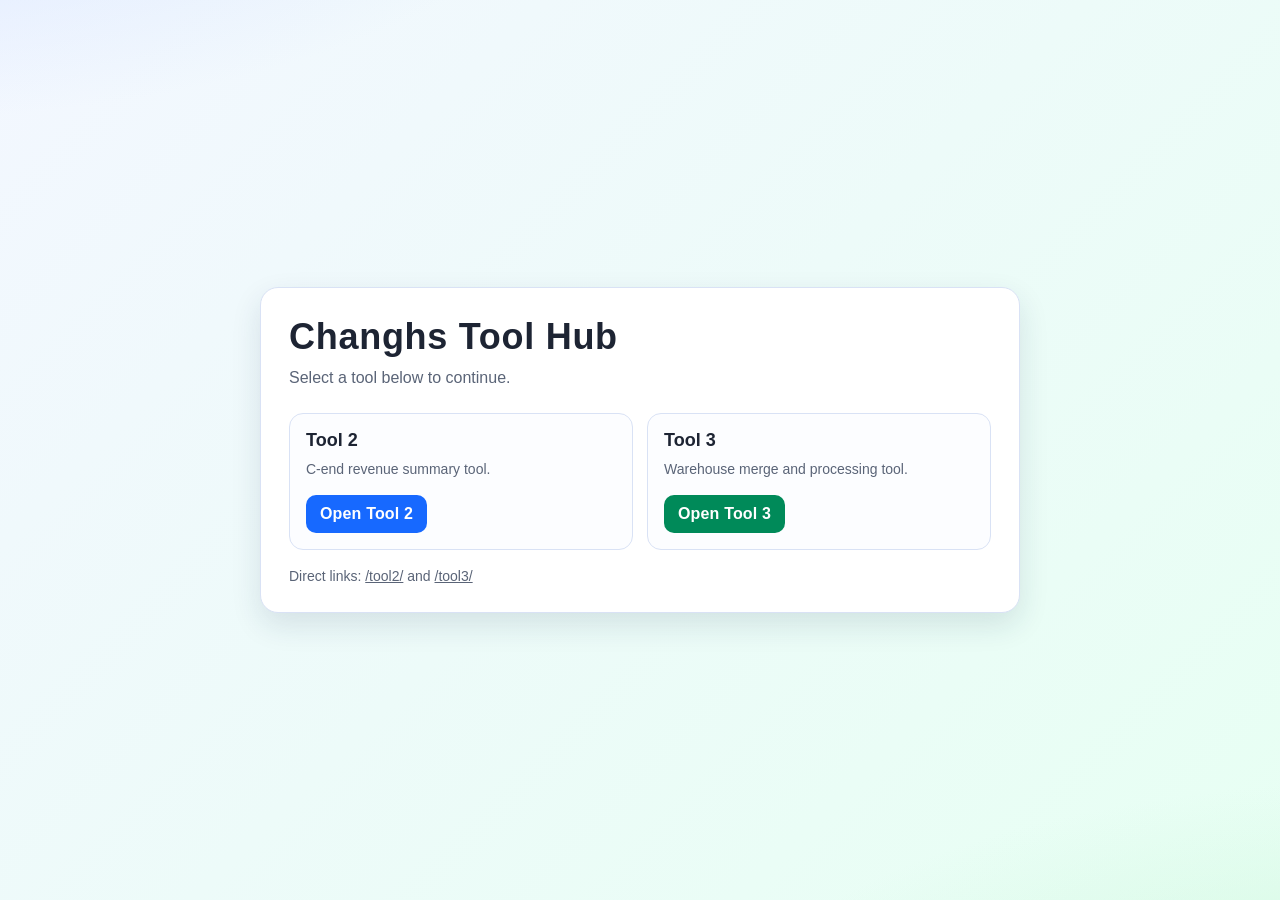
==== commit 3d71edfc: "Add simple home page for tool2 and tool3" ====
--- a/index.html
+++ b/index.html
@@ -1,1972 +1,153 @@
-<!DOCTYPE html>
-<html lang="zh-CN">
+<!doctype html>
+<html lang="en">
 <head>
-  <meta charset="UTF-8" />
-  <meta name="viewport" content="width=device-width, initial-scale=1.0" />
-  <title>海外仓账单自动化上传与核算</title>
+  <meta charset="utf-8" />
+  <meta name="viewport" content="width=device-width, initial-scale=1" />
+  <title>Changhs Tools</title>
   <style>
     :root {
-      --purple: #E9D5FF;
-      --purple-2: #EEDCFF;
-      --deep: #8B5CF6;
-      --deep-2: #7C3AED;
-      --gray: #F5F5F5;
-      --line: #E6E6F0;
-      --text: #1F1F1F;
-      --muted: #6B7280;
-      --success: #16A34A;
-      --danger: #DC2626;
-      --card: #FBF8FF;
-      --shadow: 0 18px 40px rgba(91, 33, 182, 0.08);
+      --bg-1: #f3f7ff;
+      --bg-2: #e7fff3;
+      --ink: #1d2433;
+      --muted: #5a6477;
+      --card: #ffffff;
+      --card-border: #d9e2f5;
+      --btn-2: #1769ff;
+      --btn-3: #008a59;
+      --btn-text: #ffffff;
+      --shadow: 0 12px 30px rgba(26, 46, 84, 0.12);
     }
 
-    * { box-sizing: border-box; }
+    * {
+      box-sizing: border-box;
+    }
+
     body {
       margin: 0;
-      font-family: "Microsoft YaHei", "微软雅黑", "PingFang SC", sans-serif;
-      color: var(--text);
-      background: radial-gradient(900px 380px at 15% 10%, #F1E8FF 0%, transparent 65%),
-                  radial-gradient(600px 300px at 85% 20%, #F6ECFF 0%, transparent 60%),
-                  linear-gradient(180deg, #FFFFFF 0%, #F8F3FF 100%);
+      min-height: 100vh;
+      font-family: "Trebuchet MS", "Segoe UI", sans-serif;
+      color: var(--ink);
+      background:
+        radial-gradient(1200px 500px at -10% -20%, #d8e6ff 0%, transparent 60%),
+        radial-gradient(1200px 500px at 110% 120%, #cff6dd 0%, transparent 60%),
+        linear-gradient(135deg, var(--bg-1), var(--bg-2));
+      display: grid;
+      place-items: center;
+      padding: 24px;
     }
 
-    .page {
-      max-width: 1180px;
-      margin: 0 auto;
-      padding: 24px 18px 60px;
+    .panel {
+      width: min(760px, 100%);
+      background: var(--card);
+      border: 1px solid var(--card-border);
+      border-radius: 18px;
+      box-shadow: var(--shadow);
+      padding: 28px;
     }
 
-    .topbar {
-      display: flex;
-      justify-content: space-between;
-      align-items: center;
-      margin-bottom: 18px;
+    h1 {
+      margin: 0 0 8px;
+      font-size: clamp(26px, 3.3vw, 36px);
+      letter-spacing: 0.02em;
     }
 
-    .brand {
-      font-size: 12px;
-      letter-spacing: 2px;
-      color: #7C6A9A;
+    p {
+      margin: 0 0 22px;
+      color: var(--muted);
+      line-height: 1.55;
     }
 
-    .help-btn {
-      border: 1px solid var(--line);
-      background: white;
-      color: #4B5563;
-      font-size: 12px;
-      padding: 6px 12px;
-      border-radius: 999px;
-      cursor: pointer;
-    }
-
-    .hero {
+    .grid {
       display: grid;
-      grid-template-columns: 1.2fr 0.8fr;
-      gap: 16px;
-      align-items: stretch;
-      margin-bottom: 18px;
-    }
-
-    .hero-left h1 {
-      margin: 6px 0 6px;
-      font-size: 26px;
-      font-weight: 800;
-    }
-
-    .hero-left p {
-      margin: 0 0 10px;
-      font-size: 12px;
-      color: var(--muted);
-    }
-
-    .steps {
-      display: inline-flex;
-      gap: 8px;
-      flex-wrap: wrap;
-      background: #EFE7FF;
-      padding: 6px 10px;
-      border-radius: 999px;
-      font-size: 11px;
-      color: #6B21A8;
-      border: 1px solid #E5D5FF;
+      grid-template-columns: 1fr 1fr;
+      gap: 14px;
     }
 
     .card {
-      background: var(--card);
-      border: 1px solid #E5D5FF;
-      border-radius: 16px;
+      border: 1px solid var(--card-border);
+      border-radius: 14px;
       padding: 16px;
-      box-shadow: var(--shadow);
+      background: #fcfdff;
     }
 
-    .stat-card {
-      display: grid;
-      grid-template-columns: repeat(3, 1fr);
-      gap: 8px;
-      align-items: start;
+    .card h2 {
+      margin: 0 0 8px;
+      font-size: 18px;
     }
 
-    .stat-item {
-      background: white;
-      border: 1px solid var(--line);
-      border-radius: 12px;
-      padding: 10px;
-    }
-
-    .stat-title { font-size: 11px; color: var(--muted); }
-    .stat-value { font-size: 18px; font-weight: 800; margin-top: 4px; }
-    .stat-note { font-size: 10px; color: #9CA3AF; margin-top: 6px; }
-
-    .grid-2 {
-      display: grid;
-      grid-template-columns: 1fr 1fr;
-      gap: 16px;
-      margin-bottom: 16px;
-    }
-
-    .section-title {
+    .card p {
+      margin: 0 0 14px;
       font-size: 14px;
-      font-weight: 700;
-      margin-bottom: 8px;
-    }
-
-    .section-desc {
-      font-size: 11px;
-      color: var(--muted);
-      margin-bottom: 10px;
-    }
-
-    .chips {
-      display: flex;
-      gap: 6px;
-      flex-wrap: wrap;
-      margin-bottom: 8px;
-    }
-
-    .chip {
-      font-size: 10px;
-      padding: 4px 8px;
-      border-radius: 999px;
-      background: #EEE7FF;
-      color: #6B21A8;
-      border: 1px solid #E5D5FF;
-    }
-
-    .keyword-inline {
-      font-size: 10px;
-      color: #5B21B6;
-      background: #F4EDFF;
-      border: 1px solid #E5D5FF;
-      padding: 6px 8px;
-      border-radius: 10px;
-      margin-bottom: 8px;
-    }
-
-    .kw-list {
-      display: flex;
-      flex-wrap: wrap;
-      gap: 6px;
-      margin: 8px 0;
-    }
-
-    .kw-pill {
-      display: inline-flex;
-      align-items: center;
-      gap: 6px;
-      background: #EEE7FF;
-      color: #5B21B6;
-      border: 1px solid #E5D5FF;
-      border-radius: 999px;
-      padding: 4px 8px;
-      font-size: 11px;
-    }
-
-    .kw-pill button {
-      border: none;
-      background: transparent;
-      color: #9333EA;
-      cursor: pointer;
-      font-size: 12px;
-      line-height: 1;
-    }
-
-    .kw-actions {
-      display: flex;
-      gap: 6px;
-      flex-wrap: wrap;
-      margin-top: 8px;
-    }
-
-    .kw-input {
-      border: 1px solid var(--line);
-      border-radius: 8px;
-      padding: 6px 8px;
-      font-size: 12px;
-      min-width: 180px;
-    }
-
-    .upload-area {
-      background: var(--gray);
-      border: 2px dashed #D8C7FF;
-      border-radius: 12px;
-      padding: 14px;
-      font-size: 12px;
-      color: var(--muted);
-    }
-
-    .upload-area.dragover {
-      border-color: var(--deep-2);
-      color: var(--deep-2);
-      background: #F5EDFF;
-    }
-
-    .upload-actions {
-      margin-top: 10px;
-      display: flex;
-      gap: 8px;
-      flex-wrap: wrap;
     }
 
     .btn {
-      background: var(--deep);
-      color: white;
-      border: none;
-      padding: 8px 12px;
+      display: inline-block;
+      text-decoration: none;
+      color: var(--btn-text);
+      font-weight: 700;
+      letter-spacing: 0.01em;
       border-radius: 10px;
-      font-size: 12px;
-      cursor: pointer;
+      padding: 10px 14px;
+      transition: transform 140ms ease, box-shadow 140ms ease;
+      will-change: transform;
     }
 
-    .btn.secondary {
-      background: #E5E7EB;
-      color: #111827;
+    .btn:hover {
+      transform: translateY(-1px);
+      box-shadow: 0 8px 18px rgba(0, 0, 0, 0.14);
     }
 
-    .btn.small {
-      padding: 6px 10px;
-      font-size: 11px;
-      border-radius: 8px;
+    .btn.tool2 {
+      background: var(--btn-2);
     }
 
-    .btn:disabled {
-      background: #C7B3F8;
-      cursor: not-allowed;
+    .btn.tool3 {
+      background: var(--btn-3);
     }
 
-    .file-list {
-      margin-top: 10px;
-      border-top: 1px solid var(--line);
+    .links {
+      margin-top: 18px;
+      color: var(--muted);
+      font-size: 14px;
     }
 
-    .file-item {
-      display: grid;
-      grid-template-columns: 1fr auto auto;
-      gap: 8px;
-      align-items: center;
-      padding: 6px 0;
-      font-size: 10px;
-      border-bottom: 1px dashed var(--line);
+    .links a {
+      color: inherit;
     }
 
-    .file-item .tag {
-      background: #F0ECFF;
-      border-radius: 6px;
-      padding: 2px 6px;
-      font-size: 10px;
-    }
+    @media (max-width: 680px) {
+      .panel {
+        padding: 22px;
+      }
 
-    .file-item .remove { color: var(--danger); cursor: pointer; }
-
-    .action-row {
-      display: flex;
-      gap: 8px;
-      flex-wrap: wrap;
-      margin-bottom: 16px;
-    }
-
-    .progress-wrap {
-      margin-top: 8px;
-      background: #EEE7FF;
-      border-radius: 999px;
-      overflow: hidden;
-      height: 10px;
-    }
-
-    .progress-bar {
-      height: 10px;
-      width: 0%;
-      background: var(--deep);
-      transition: width 0.3s ease;
-    }
-
-    .status {
-      font-size: 12px;
-      margin-top: 6px;
-    }
-
-    .status.success { color: var(--success); }
-    .status.error { color: var(--danger); }
-
-    .grid-logs {
-      display: grid;
-      grid-template-columns: 1fr;
-      gap: 16px;
-      margin-bottom: 16px;
-    }
-
-    .missing-grid {
-      display: grid;
-      grid-template-columns: repeat(3, minmax(0, 1fr));
-      gap: 12px;
-      margin-bottom: 16px;
-    }
-
-    .missing-block {
-      border: 1px solid var(--line);
-      border-radius: 12px;
-      background: white;
-      padding: 10px;
-    }
-
-    .missing-title {
-      display: flex;
-      align-items: center;
-      justify-content: space-between;
-      margin-bottom: 8px;
-      font-size: 12px;
-      font-weight: 700;
-      color: #5B21B6;
-    }
-
-    .missing-count {
-      font-size: 11px;
-      background: #F3E8FF;
-      border: 1px solid #E5D5FF;
-      padding: 2px 8px;
-      border-radius: 999px;
-      color: #6B21A8;
-    }
-
-    .log-box {
-      min-height: 90px;
-      background: white;
-      border: 1px solid var(--line);
-      border-radius: 12px;
-      padding: 10px;
-      font-size: 11px;
-      color: var(--muted);
-    }
-
-    .detail-table {
-      width: 100%;
-      border-collapse: collapse;
-      font-size: 10px;
-    }
-
-    .detail-table th {
-      text-align: center;
-      background: #EFE7FF;
-      padding: 6px;
-      border-bottom: 1px solid var(--line);
-    }
-
-    .detail-table td {
-      padding: 6px;
-      border-bottom: 1px solid var(--line);
-      text-align: center;
-    }
-
-    .table-preview {
-      max-height: 260px;
-      overflow: auto;
-      border: 1px solid var(--line);
-      border-radius: 12px;
-      background: white;
-    }
-
-    table {
-      width: 100%;
-      border-collapse: collapse;
-      font-size: 10px;
-    }
-
-    thead th {
-      position: sticky;
-      top: 0;
-      background: var(--purple);
-      text-align: center;
-      font-weight: 700;
-      border-bottom: 1px solid var(--line);
-      padding: 6px;
-    }
-
-    tbody td {
-      padding: 6px;
-      border-bottom: 1px solid var(--line);
-    }
-
-    tbody tr:nth-child(odd) { background: white; }
-    tbody tr:nth-child(even) { background: var(--gray); }
-
-    .align-right { text-align: right; }
-    .align-left { text-align: left; }
-
-    .modal {
-      position: fixed;
-      inset: 0;
-      background: rgba(0,0,0,0.4);
-      display: none;
-      align-items: center;
-      justify-content: center;
-    }
-
-    .modal.open { display: flex; }
-
-    .modal-card {
-      width: min(720px, 92vw);
-      background: white;
-      border-radius: 12px;
-      padding: 16px;
-      border: 1px solid var(--line);
-    }
-
-    .modal-card h3 { margin: 0 0 8px; font-size: 14px; }
-    .modal-card p { margin: 6px 0; font-size: 12px; }
-
-    @media (max-width: 900px) {
-      .hero { grid-template-columns: 1fr; }
-      .grid-2 { grid-template-columns: 1fr; }
-      .grid-logs { grid-template-columns: 1fr; }
-      .missing-grid { grid-template-columns: 1fr; }
-    }
-
-    @media (max-width: 640px) {
-      .file-item { grid-template-columns: 1fr; }
-      .action-row { justify-content: stretch; }
-      .btn { width: 100%; }
+      .grid {
+        grid-template-columns: 1fr;
+      }
     }
   </style>
 </head>
 <body>
-  <div class="page">
-    <div class="topbar">
-      <div class="brand">AUTO UPLOAD CONSOLE</div>
-      <button class="help-btn" id="helpBtn">帮助中心</button>
+  <main class="panel">
+    <h1>Changhs Tool Hub</h1>
+    <p>Select a tool below to continue.</p>
+    <section class="grid">
+      <article class="card">
+        <h2>Tool 2</h2>
+        <p>C-end revenue summary tool.</p>
+        <a class="btn tool2" href="/tool2/">Open Tool 2</a>
+      </article>
+      <article class="card">
+        <h2>Tool 3</h2>
+        <p>Warehouse merge and processing tool.</p>
+        <a class="btn tool3" href="/tool3/">Open Tool 3</a>
+      </article>
+    </section>
+    <div class="links">
+      Direct links:
+      <a href="/tool2/">/tool2/</a>
+      and
+      <a href="/tool3/">/tool3/</a>
     </div>
-
-    <div class="hero">
-      <div class="hero-left">
-        <h1>海外仓账单自动化上传与核算</h1>
-        <p>按既定规则完成费用换算、收入匹配与利润计算。支持多文件上传，可查验计算明细。</p>
-        <div class="steps">流程：上传模板 → 上传数据 → 开始计算 → 下载结果</div>
-      </div>
-      <div class="card">
-        <div class="section-title">今日任务进度</div>
-        <div class="stat-card">
-          <div class="stat-item">
-            <div class="stat-title">已读取文件</div>
-            <div class="stat-value" id="statFiles">0</div>
-            <div class="stat-note">包含模板与数据</div>
-          </div>
-          <div class="stat-item">
-            <div class="stat-title">预计订单数</div>
-            <div class="stat-value" id="statOrders">0</div>
-            <div class="stat-note">上传后自动估算</div>
-          </div>
-          <div class="stat-item">
-            <div class="stat-title">处理状态</div>
-            <div class="stat-value" id="statStatus">待上传</div>
-            <div class="stat-note">上传完成后可计算</div>
-          </div>
-        </div>
-      </div>
-    </div>
-
-    <div class="grid-2">
-      <div class="card">
-        <div class="section-title">模板表格上传</div>
-        <div class="section-desc">仅需上传 1 个统一模板文件（.xlsx）。</div>
-        <div class="upload-area" id="templateDrop">
-          点击上传或拖拽文件至此处（仅支持 .xlsx，单文件）
-          <div class="upload-actions">
-            <input type="file" id="templateInput" accept=".xlsx" style="display:none" />
-            <button class="btn" id="templateBtn">选择模板文件</button>
-            <button class="btn secondary" id="templateReset" disabled>重新上传</button>
-          </div>
-        </div>
-        <div class="status" id="templateStatus"></div>
-        <div class="file-list" id="templateList"></div>
-      </div>
-
-      <div class="card">
-        <div style="display:flex; justify-content:space-between; align-items:center; gap:8px;">
-          <div class="section-title" style="margin-bottom:0;">数据文件上传</div>
-          <div style="display:flex; gap:6px;">
-            <button class="btn secondary small" id="keywordBtn">编辑关键字</button>
-            <button class="btn secondary small" id="clearCacheBtn">清空缓存</button>
-          </div>
-        </div>
-        <div class="section-desc">支持多文件：账单信息、订单信息、支出情况、收入情况。</div>
-        <div class="chips">
-          <div class="chip">账单信息</div>
-          <div class="chip">订单信息</div>
-          <div class="chip">支出情况</div>
-          <div class="chip">收入情况</div>
-        </div>
-        <div class="keyword-inline" id="keywordInline"></div>
-        <div class="upload-area" id="dataDrop">
-          点击上传或拖拽文件至此处（支持多个 .xlsx）
-          <div class="upload-actions">
-            <input type="file" id="dataInput" accept=".xlsx" multiple style="display:none" />
-            <button class="btn" id="dataBtn">选择数据源表格</button>
-          </div>
-        </div>
-        <div class="status" id="dataStatus"></div>
-        <div class="file-list" id="dataList"></div>
-      </div>
-    </div>
-
-    <div class="action-row">
-      <button class="btn secondary" id="newTaskBtn">新建任务</button>
-      <button class="btn" id="processBtn" disabled>开始计算</button>
-      <button class="btn secondary" id="downloadBtn" disabled>下载表格</button>
-    </div>
-    <div class="progress-wrap">
-      <div class="progress-bar" id="progressBar"></div>
-    </div>
-    <div class="status" id="processStatus"></div>
-
-    <div class="grid-logs">
-      <div class="card">
-        <div class="section-title">计算日志</div>
-        <div class="log-box" id="logBox">暂无日志</div>
-      </div>
-    </div>
-
-
-    <div class="card">
-      <div class="section-title">未匹配清单</div>
-      <div class="section-desc">仅展示前 200 条，下载结果包含完整数据。</div>
-      <div class="missing-grid">
-        <div class="missing-block">
-          <div class="missing-title">
-            <span>SKU 成本缺失</span>
-            <span class="missing-count" id="missSkuCount">0</span>
-          </div>
-          <table class="detail-table">
-            <thead>
-              <tr>
-                <th>订单编号</th>
-                <th>缺失 SKU</th>
-              </tr>
-            </thead>
-            <tbody id="missingSkuBody"></tbody>
-          </table>
-        </div>
-        <div class="missing-block">
-          <div class="missing-title">
-            <span>报价档位缺失</span>
-            <span class="missing-count" id="missQuoteCount">0</span>
-          </div>
-          <table class="detail-table">
-            <thead>
-              <tr>
-                <th>订单编号</th>
-                <th>国家</th>
-                <th>数量</th>
-                <th>收件方式</th>
-                <th>档位</th>
-                <th>原因</th>
-              </tr>
-            </thead>
-            <tbody id="missingQuoteBody"></tbody>
-          </table>
-        </div>
-        <div class="missing-block">
-          <div class="missing-title">
-            <span>缺少汇率</span>
-            <span class="missing-count" id="missRateCount">0</span>
-          </div>
-          <table class="detail-table">
-            <thead>
-              <tr>
-                <th>期间</th>
-                <th>币种</th>
-                <th>场景</th>
-              </tr>
-            </thead>
-            <tbody id="missingRateBody"></tbody>
-          </table>
-        </div>
-      </div>
-    </div>
-
-    <div class="card">
-      <div class="section-title">输出结果预览</div>
-      <div class="section-desc">金额字段统一数值形式，保留两位小数。</div>
-      <div class="table-preview">
-        <table>
-          <thead>
-            <tr>
-              <th>订单编号</th>
-              <th>国家</th>
-              <th>期间</th>
-              <th>订单收入</th>
-              <th>订单支出</th>
-              <th>毛利</th>
-              <th>盈亏</th>
-            </tr>
-          </thead>
-          <tbody id="previewBody">
-            <tr>
-              <td class="align-left">OP2602281513655</td>
-              <td class="align-left">泰国</td>
-              <td class="align-left">202602</td>
-              <td class="align-right">10.50</td>
-              <td class="align-right">8.30</td>
-              <td class="align-right">2.20</td>
-              <td class="align-left">盈</td>
-            </tr>
-          </tbody>
-        </table>
-      </div>
-    </div>
-  </div>
-
-
-  <div class="modal" id="keywordModal">
-    <div class="modal-card">
-      <h3>客户经理关键字</h3>
-      <p>用于判断是否走 C 端收入逻辑，可随时增减。</p>
-      <div class="kw-list" id="keywordList"></div>
-      <div class="kw-actions">
-        <input class="kw-input" id="keywordInput" placeholder="输入关键字，回车或点击添加" />
-        <button class="btn small" id="keywordAddBtn">添加</button>
-        <button class="btn secondary small" id="keywordResetBtn">恢复默认</button>
-      </div>
-      <div style="text-align:right; margin-top:10px;">
-        <button class="btn" id="keywordCloseBtn">关闭</button>
-      </div>
-    </div>
-  </div>
-
-  <div class="modal" id="helpModal">
-    <div class="modal-card">
-      <h3>操作指南</h3>
-      <p>1. 上传统一模板（仅 .xlsx，单文件）。</p>
-      <p>2. 上传数据源表格（账单信息、订单信息、支出情况、收入情况等，可多次上传）。</p>
-      <p>3. 点击“开始计算”，等待进度完成后下载表格。</p>
-      <div style="text-align:right; margin-top:10px;">
-        <button class="btn" id="closeHelp">关闭</button>
-      </div>
-    </div>
-  </div>
-
-  <script src="xlsx.full.min.js"></script>
-  <script>
-    const templateInput = document.getElementById('templateInput');
-    const dataInput = document.getElementById('dataInput');
-    const templateBtn = document.getElementById('templateBtn');
-    const dataBtn = document.getElementById('dataBtn');
-    const templateReset = document.getElementById('templateReset');
-    const templateList = document.getElementById('templateList');
-    const dataList = document.getElementById('dataList');
-    const templateStatus = document.getElementById('templateStatus');
-    const dataStatus = document.getElementById('dataStatus');
-    const processBtn = document.getElementById('processBtn');
-    const processStatus = document.getElementById('processStatus');
-    const progressBar = document.getElementById('progressBar');
-    const downloadBtn = document.getElementById('downloadBtn');
-    const logBox = document.getElementById('logBox');
-    const clearCacheBtn = document.getElementById('clearCacheBtn');
-    const newTaskBtn = document.getElementById('newTaskBtn');
-    const previewBody = document.getElementById('previewBody');
-const missSkuCount = document.getElementById('missSkuCount');
-const missQuoteCount = document.getElementById('missQuoteCount');
-const missRateCount = document.getElementById('missRateCount');
-const missingSkuBody = document.getElementById('missingSkuBody');
-const missingQuoteBody = document.getElementById('missingQuoteBody');
-const missingRateBody = document.getElementById('missingRateBody');
-
-    const statFiles = document.getElementById('statFiles');
-    const statOrders = document.getElementById('statOrders');
-    const statStatus = document.getElementById('statStatus');
-
-    const templateDrop = document.getElementById('templateDrop');
-    const dataDrop = document.getElementById('dataDrop');
-
-    const helpBtn = document.getElementById('helpBtn');
-    const helpModal = document.getElementById('helpModal');
-    const closeHelp = document.getElementById('closeHelp');
-
-    let templateFile = null; // {name, file, cached}
-    let dataFiles = []; // [{name, file, cached}]
-    let processing = false;
-    let processed = false;
-    let outputWorkbook = null;
-    let outputFilename = '输出结果.xlsx';
-
-    const CACHE_KEY = 'table_uploader_cache';
-    const CACHE_TTL = 2 * 60 * 60 * 1000;
-
-    const DEFAULT_KEYWORDS = ['林嘉楠', '智博', '拓泽瑞', '澄晞'];
-    const KEYWORDS_STORAGE = 'manager_keywords_v1';
-    let KEYWORDS = DEFAULT_KEYWORDS.slice();
-
-    function setStatus(el, msg, type) {
-      el.textContent = msg;
-      el.className = 'status' + (type ? ' ' + type : '');
-    }
-
-    function setProgress(p, msg) {
-      progressBar.style.width = `${p}%`;
-      if (msg) setStatus(processStatus, msg, '');
-    }
-
-    function validateXlsx(file) {
-      return file && file.name.toLowerCase().endsWith('.xlsx');
-    }
-
-    function uniqKeywords(arr) {
-      const set = new Set();
-      const out = [];
-      arr.forEach(v => {
-        const s = String(v || '').trim();
-        if (!s) return;
-        if (!set.has(s)) {
-          set.add(s);
-          out.push(s);
-        }
-      });
-      return out;
-    }
-
-    function loadKeywords() {
-      try {
-        const raw = localStorage.getItem(KEYWORDS_STORAGE);
-        if (!raw) return DEFAULT_KEYWORDS.slice();
-        const data = JSON.parse(raw);
-        if (Array.isArray(data)) return uniqKeywords(data);
-      } catch (_) {}
-      return DEFAULT_KEYWORDS.slice();
-    }
-
-    function saveKeywords() {
-      KEYWORDS = uniqKeywords(KEYWORDS);
-      localStorage.setItem(KEYWORDS_STORAGE, JSON.stringify(KEYWORDS));
-      renderKeywords();
-    }
-
-    function renderKeywords() {
-      if (!keywordList || !keywordInline) return;
-      keywordList.innerHTML = '';
-      if (KEYWORDS.length === 0) {
-        keywordInline.textContent = '客户经理关键字：暂无（请添加）';
-      } else {
-        keywordInline.textContent = '客户经理关键字：' + KEYWORDS.join('、');
-      }
-      KEYWORDS.forEach(k => {
-        const pill = document.createElement('div');
-        pill.className = 'kw-pill';
-        const span = document.createElement('span');
-        span.textContent = k;
-        const btn = document.createElement('button');
-        btn.type = 'button';
-        btn.textContent = '×';
-        btn.addEventListener('click', () => {
-          KEYWORDS = KEYWORDS.filter(x => x !== k);
-          saveKeywords();
-        });
-        pill.appendChild(span);
-        pill.appendChild(btn);
-        keywordList.appendChild(pill);
-      });
-    }
-
-    function addKeywordFromInput() {
-      const val = keywordInput.value.trim();
-      if (!val) return;
-      KEYWORDS.push(val);
-      keywordInput.value = '';
-      saveKeywords();
-    }
-
-    function renderFileItem(fileEntry, cached=false) {
-      const item = document.createElement('div');
-      item.className = 'file-item';
-      const name = document.createElement('div');
-      name.textContent = fileEntry.name + (cached ? '（已缓存）' : '');
-      const tag = document.createElement('div');
-      tag.className = 'tag';
-      tag.textContent = inferType(fileEntry.name);
-      const remove = document.createElement('div');
-      remove.className = 'remove';
-      remove.textContent = '删除';
-      return { item, name, tag, remove };
-    }
-
-    function inferType(name) {
-      if (name.includes('模板') || name.includes('模版')) return '模板';
-      if (name.includes('账单')) return '账单信息表';
-      if (name.includes('订单')) return '订单信息表';
-      if (name.includes('支出')) return '支出情况表';
-      if (name.includes('收入')) return '收入情况表';
-      if (name.includes('汇率')) return '汇率表';
-      if (name.includes('产品成本')) return '产品成本表';
-      if (name.includes('第一档')) return '第一档收入表';
-      return '补充表';
-    }
-
-    function updateProcessButton() {
-      const actualFiles = dataFiles.filter(f => f.file);
-      const ready = templateFile && templateFile.file && actualFiles.length > 0;
-      processBtn.disabled = !ready;
-    }
-
-    function updateStats(orderCountOverride=null) {
-      const fileCount = (templateFile ? 1 : 0) + dataFiles.length;
-      statFiles.textContent = fileCount;
-      if (orderCountOverride !== null) {
-        statOrders.textContent = orderCountOverride;
-      } else {
-        statOrders.textContent = dataFiles.length;
-      }
-      if (processing) {
-        statStatus.textContent = '处理中';
-      } else if (processed) {
-        statStatus.textContent = '已完成';
-      } else if (fileCount > 0) {
-        statStatus.textContent = '待处理';
-      } else {
-        statStatus.textContent = '待上传';
-      }
-    }
-
-    function cacheState() {
-      const payload = {
-        template: templateFile ? { name: templateFile.name } : null,
-        data: dataFiles.map(f => ({ name: f.name })),
-        ts: Date.now()
-      };
-      localStorage.setItem(CACHE_KEY, JSON.stringify(payload));
-    }
-
-    function renderTemplateList() {
-      templateList.innerHTML = '';
-      if (!templateFile) return;
-      const { item, name, tag, remove } = renderFileItem(templateFile, templateFile.cached);
-      remove.addEventListener('click', () => {
-        templateFile = null;
-        templateList.innerHTML = '';
-        templateReset.disabled = true;
-        updateProcessButton();
-        updateStats();
-        cacheState();
-      });
-      item.append(name, tag, remove);
-      templateList.appendChild(item);
-    }
-
-    function renderDataList() {
-      dataList.innerHTML = '';
-      dataFiles.forEach(entry => {
-        const { item, name, tag, remove } = renderFileItem(entry, entry.cached);
-        remove.addEventListener('click', () => {
-          dataFiles = dataFiles.filter(f => f.name !== entry.name);
-          item.remove();
-          updateProcessButton();
-          updateStats();
-          cacheState();
-        });
-        item.append(name, tag, remove);
-        dataList.appendChild(item);
-      });
-    }
-
-    function hasCachedFiles() {
-      return (templateFile && templateFile.cached) || dataFiles.some(f => f.cached);
-    }
-
-    function clearCachedEntries(showMessage=true) {
-      localStorage.removeItem(CACHE_KEY);
-      if (templateFile && templateFile.cached) {
-        templateFile = null;
-        templateReset.disabled = true;
-        setStatus(templateStatus, '', '');
-      }
-      dataFiles = dataFiles.filter(f => !f.cached);
-      renderTemplateList();
-      renderDataList();
-      if (showMessage) setStatus(dataStatus, '缓存已清空', 'success');
-      updateProcessButton();
-      updateStats();
-    }
-
-    function resetAllState() {
-      localStorage.removeItem(CACHE_KEY);
-      templateFile = null;
-      dataFiles = [];
-      templateInput.value = '';
-      dataInput.value = '';
-      templateReset.disabled = true;
-      renderTemplateList();
-      renderDataList();
-      processing = false;
-      processed = false;
-      outputWorkbook = null;
-      outputFilename = '输出结果.xlsx';
-      progressBar.style.width = '0%';
-      downloadBtn.disabled = true;
-      setStatus(templateStatus, '', '');
-      setStatus(dataStatus, '已开始新建任务，缓存已清空', 'success');
-      setStatus(processStatus, '', '');
-      logBox.textContent = '暂无日志';
-      clearMissingLists();
-      updateProcessButton();
-      updateStats();
-    }
-
-    function restoreCache() {
-      const raw = localStorage.getItem(CACHE_KEY);
-      if (!raw) return;
-      try {
-        const payload = JSON.parse(raw);
-        if (Date.now() - payload.ts > CACHE_TTL) return;
-        templateFile = null;
-        dataFiles = [];
-        if (payload.template) {
-          templateFile = { name: payload.template.name, file: null, cached: true };
-          templateReset.disabled = false;
-        }
-        if (payload.data) {
-          payload.data.forEach(d => {
-            const name = d.name;
-            if (!dataFiles.some(f => f.name === name)) {
-              dataFiles.push({ name, file: null, cached: true });
-            }
-          });
-        }
-        renderTemplateList();
-        renderDataList();
-        if (templateFile || dataFiles.length > 0) {
-          setStatus(dataStatus, '已恢复缓存文件，开始新建任务建议先点“新建任务”', '');
-        }
-        updateProcessButton();
-        updateStats();
-      } catch (_) {}
-    }
-
-    function handleTemplateFiles(files) {
-      const file = files[0];
-      if (!file) return;
-      if (!validateXlsx(file)) {
-        setStatus(templateStatus, '请上传 .xlsx 格式的模板文件', 'error');
-        return;
-      }
-      if (hasCachedFiles()) {
-        clearCachedEntries(false);
-      }
-      templateFile = { name: file.name, file, cached: false };
-      templateReset.disabled = false;
-      renderTemplateList();
-      setStatus(templateStatus, `${file.name} 上传成功`, 'success');
-      updateProcessButton();
-      updateStats();
-      cacheState();
-    }
-
-    function handleDataFiles(files) {
-      if (files.length === 0) return;
-      if (hasCachedFiles()) {
-        clearCachedEntries(false);
-      }
-      const existingNames = new Set(dataFiles.map(f => f.name));
-      let added = 0;
-      let replaced = 0;
-      const uniqueNew = [];
-      files.forEach(file => {
-        if (!validateXlsx(file)) {
-          setStatus(dataStatus, '仅支持 .xlsx 文件', 'error');
-          return;
-        }
-        if (!existingNames.has(file.name)) {
-          uniqueNew.push(file);
-        }
-      });
-
-      files.forEach(file => {
-        if (!validateXlsx(file)) return;
-        const idx = dataFiles.findIndex(f => f.name === file.name);
-        if (idx >= 0) {
-          dataFiles[idx] = { name: file.name, file, cached: false };
-          replaced += 1;
-        } else {
-          dataFiles.push({ name: file.name, file, cached: false });
-          added += 1;
-        }
-      });
-
-      renderDataList();
-      if (added > 0 && replaced > 0) {
-        setStatus(dataStatus, `${added} 个文件上传成功，${replaced} 个同名文件已替换`, 'success');
-      } else if (added > 0) {
-        setStatus(dataStatus, `${added} 个文件上传成功`, 'success');
-      } else if (replaced > 0) {
-        setStatus(dataStatus, `${replaced} 个同名文件已替换`, 'success');
-      }
-      updateProcessButton();
-      updateStats();
-      cacheState();
-    }
-
-    templateBtn.addEventListener('click', () => templateInput.click());
-    dataBtn.addEventListener('click', () => dataInput.click());
-    clearCacheBtn.addEventListener('click', () => clearCachedEntries(true));
-    newTaskBtn.addEventListener('click', () => resetAllState());
-    if (keywordBtn) {
-      keywordBtn.addEventListener('click', () => {
-        KEYWORDS = loadKeywords();
-        renderKeywords();
-        keywordModal.classList.add('open');
-      });
-    }
-    if (keywordCloseBtn) {
-      keywordCloseBtn.addEventListener('click', () => keywordModal.classList.remove('open'));
-    }
-    if (keywordModal) {
-      keywordModal.addEventListener('click', (e) => {
-        if (e.target === keywordModal) keywordModal.classList.remove('open');
-      });
-    }
-    if (keywordAddBtn) {
-      keywordAddBtn.addEventListener('click', addKeywordFromInput);
-    }
-    if (keywordResetBtn) {
-      keywordResetBtn.addEventListener('click', () => {
-        KEYWORDS = DEFAULT_KEYWORDS.slice();
-        saveKeywords();
-      });
-    }
-    if (keywordInput) {
-      keywordInput.addEventListener('keydown', (e) => {
-        if (e.key === 'Enter') {
-          e.preventDefault();
-          addKeywordFromInput();
-        }
-      });
-    }
-
-    templateInput.addEventListener('change', (e) => {
-      const files = Array.from(e.target.files || []);
-      handleTemplateFiles(files);
-    });
-
-    templateReset.addEventListener('click', () => {
-      templateInput.value = '';
-      templateFile = null;
-      templateReset.disabled = true;
-      setStatus(templateStatus, '', '');
-      renderTemplateList();
-      updateProcessButton();
-      updateStats();
-      cacheState();
-    });
-
-    dataInput.addEventListener('change', (e) => {
-      const files = Array.from(e.target.files || []);
-      handleDataFiles(files);
-    });
-
-    function setupDrag(dropArea, handler) {
-      ['dragenter','dragover'].forEach(evt => {
-        dropArea.addEventListener(evt, (e) => {
-          e.preventDefault();
-          dropArea.classList.add('dragover');
-        });
-      });
-      ['dragleave','drop'].forEach(evt => {
-        dropArea.addEventListener(evt, (e) => {
-          e.preventDefault();
-          dropArea.classList.remove('dragover');
-        });
-      });
-      dropArea.addEventListener('drop', (e) => {
-        const files = Array.from(e.dataTransfer.files || []);
-        handler(files);
-      });
-    }
-
-    setupDrag(templateDrop, (files) => {
-      if (files.length > 1) {
-        setStatus(templateStatus, '模板仅支持单文件上传', 'error');
-        return;
-      }
-      handleTemplateFiles(files);
-    });
-
-    setupDrag(dataDrop, (files) => {
-      handleDataFiles(files);
-    });
-
-    function isEmpty(val) {
-      return val === null || val === undefined || val === '';
-    }
-
-    function isBlank(val) {
-      return isEmpty(val) || (typeof val === 'string' && val.trim() === '');
-    }
-
-    function pickValue(...vals) {
-      for (const v of vals) {
-        if (!isBlank(v)) return v;
-      }
-      return null;
-    }
-
-    function setIfBlank(row, key, val) {
-      if (!row || !key) return;
-      if (isBlank(row[key]) && !isBlank(val)) row[key] = val;
-    }
-
-    function normalizeKey(val) {
-      if (val === null || val === undefined) return '';
-      return String(val).replace(/[\s​-‍﻿]/g, '').trim();
-    }
-
-
-    function toNumber(val) {
-      if (val === null || val === undefined || val === '') return null;
-      if (typeof val === 'number') return val;
-      const s = String(val).replace(/,/g, '').trim();
-      const m = s.match(/-?\d+(\.\d+)?/);
-      return m ? parseFloat(m[0]) : null;
-    }
-
-    function round2(val) {
-      if (val === null || val === undefined || isNaN(val)) return null;
-      return Math.round(val * 100) / 100;
-    }
-
-    function format2(val) {
-      if (val === null || val === undefined || val === '') return '';
-      const num = Number(val);
-      if (isNaN(num)) return String(val);
-      return num.toFixed(2);
-    }
-
-    function normalizeCurrency(cur) {
-      if (!cur) return null;
-      const s = String(cur).trim();
-      if (['人民币','RMB','CNY','¥','￥'].includes(s)) return '人民币';
-      if (['USD','US$','$','美元'].includes(s)) return '美元';
-      return s;
-    }
-
-    function parseAmount(val) {
-      if (val === null || val === undefined || val === '') return { amount: null, currency: null };
-      if (typeof val === 'number') return { amount: val, currency: '人民币' };
-      const s = String(val).trim();
-      if (s === '') return { amount: null, currency: null };
-      let currency = null;
-      if (s.includes('$') || s.includes('USD')) currency = '美元';
-      if (s.includes('人民币') || s.includes('¥') || s.includes('￥')) currency = '人民币';
-      const m = s.replace(/,/g, '').match(/-?\d+(\.\d+)?/);
-      const amount = m ? parseFloat(m[0]) : null;
-      return { amount, currency };
-    }
-
-    function qtyLabel(qty) {
-      if (qty === null || qty === undefined) return null;
-      const q = Number(qty);
-      if (isNaN(q)) return null;
-      if (q >= 4) return '≥4pcs';
-      if (q === 3) return '3 pcs';
-      if (q === 2) return '2 pcs';
-      if (q === 1) return '1pc';
-      return null;
-    }
-
-    function hasKeyword(text) {
-      if (!text) return false;
-      const s = String(text);
-      return KEYWORDS.some(k => s.includes(k));
-    }
-
-    async function readWorkbook(file) {
-      const buf = await file.arrayBuffer();
-      return XLSX.read(buf, { type: 'array' });
-    }
-
-    function sheetToRows(sheet) {
-      return XLSX.utils.sheet_to_json(sheet, { defval: null });
-    }
-
-    function normalizeRows(rows) {
-      return rows.map(row => {
-        const out = {};
-        Object.keys(row).forEach(k => {
-          const nk = typeof k === 'string' ? k.trim() : k;
-          out[nk] = row[k];
-        });
-        return out;
-      });
-    }
-
-    function getSheetOrThrow(wb, name, label) {
-      const names = Array.isArray(name) ? name : [name];
-      const sheetNames = wb.SheetNames || [];
-      const nameMap = new Map(sheetNames.map(n => [String(n).trim(), n]));
-      for (const n of names) {
-        const key = String(n).trim();
-        if (nameMap.has(key)) return wb.Sheets[nameMap.get(key)];
-      }
-      // Fuzzy match: contains keyword
-      for (const n of names) {
-        const key = String(n).trim();
-        const hit = sheetNames.find(s => String(s).includes(key));
-        if (hit) return wb.Sheets[hit];
-      }
-      // Fallback: try label keyword
-      if (label) {
-        const hit = sheetNames.find(s => String(s).includes(label));
-        if (hit) return wb.Sheets[hit];
-      }
-      throw new Error(`${label}缺少工作表：${names.join(' / ')}`);
-    }
-
-    function findHeaderRowIndex(aoa) {
-      const limit = Math.min(aoa.length, 10);
-      for (let i = 0; i < limit; i++) {
-        const row = aoa[i] || [];
-        const norm = row.map(v => typeof v === 'string' ? v.trim() : v);
-        if (norm.includes('订单编号') && norm.includes('国家')) return i;
-      }
-      return 0;
-    }
-
-    function buildOutputWorkbook(templateWb, resultRows, headerRowIndex=1) {
-      const sheetName = templateWb.SheetNames[0];
-      const ws = templateWb.Sheets[sheetName];
-      const headerRows = XLSX.utils.sheet_to_json(ws, { header: 1, defval: null });
-      const idx = headerRowIndex != null ? headerRowIndex : 1;
-      const headers = headerRows[idx] || headerRows[0] || [];
-      const dataAoA = resultRows.map(row => headers.map(h => row[h] ?? null));
-      XLSX.utils.sheet_add_aoa(ws, dataAoA, { origin: { r: idx + 1, c: 0 } });
-      return templateWb;
-    }
-
-    function downloadWorkbook(wb, filename) {
-      const wbout = XLSX.write(wb, { bookType: 'xlsx', type: 'array' });
-      const blob = new Blob([wbout], { type: 'application/vnd.openxmlformats-officedocument.spreadsheetml.sheet' });
-      const url = URL.createObjectURL(blob);
-      const a = document.createElement('a');
-      a.href = url;
-      a.download = filename;
-      document.body.appendChild(a);
-      a.click();
-      a.remove();
-      URL.revokeObjectURL(url);
-    }
-
-    function renderPreview(rows) {
-      previewBody.innerHTML = '';
-      rows.slice(0, 30).forEach(r => {
-        const tr = document.createElement('tr');
-        const cols = ['订单编号','国家','期间','订单收入','订单支出','毛利','盈亏情况'];
-        cols.forEach((c, idx) => {
-          const td = document.createElement('td');
-          if (idx >= 3 && idx <= 5) td.className = 'align-right';
-          else td.className = 'align-left';
-          td.textContent = (idx >= 3 && idx <= 5) ? format2(r[c]) : (r[c] ?? '');
-          tr.appendChild(td);
-        });
-        previewBody.appendChild(tr);
-      });
-    }
-
-
-    function clearMissingLists() {
-      if (!missingSkuBody) return;
-      missingSkuBody.innerHTML = '';
-      missingQuoteBody.innerHTML = '';
-      missingRateBody.innerHTML = '';
-      missSkuCount.textContent = '0';
-      missQuoteCount.textContent = '0';
-      missRateCount.textContent = '0';
-    }
-
-    function renderMissingLists(missing) {
-      if (!missingSkuBody) return;
-      const skuRows = [];
-      missing.sku.forEach((set, orderId) => {
-        if (!set || set.size === 0) return;
-        skuRows.push({ orderId, skus: Array.from(set).join('、') });
-      });
-      missSkuCount.textContent = skuRows.length;
-      missingSkuBody.innerHTML = '';
-      skuRows.slice(0, 200).forEach(row => {
-        const tr = document.createElement('tr');
-        tr.innerHTML = `<td>${row.orderId}</td><td>${row.skus}</td>`;
-        missingSkuBody.appendChild(tr);
-      });
-
-      const quoteRows = missing.quote || [];
-      missQuoteCount.textContent = quoteRows.length;
-      missingQuoteBody.innerHTML = '';
-      quoteRows.slice(0, 200).forEach(row => {
-        const tr = document.createElement('tr');
-        tr.innerHTML = `
-          <td>${row.orderId}</td>
-          <td>${row.country ?? ''}</td>
-          <td>${row.qty ?? ''}</td>
-          <td>${row.method ?? ''}</td>
-          <td>${row.band ?? ''}</td>
-          <td>${row.reason ?? ''}</td>
-        `;
-        missingQuoteBody.appendChild(tr);
-      });
-
-      const rateRows = Array.from(missing.rate.values());
-      missRateCount.textContent = rateRows.length;
-      missingRateBody.innerHTML = '';
-      rateRows.slice(0, 200).forEach(row => {
-        const tr = document.createElement('tr');
-        tr.innerHTML = `
-          <td>${row.period ?? ''}</td>
-          <td>${row.currency ?? ''}</td>
-          <td>${row.scene ?? ''}</td>
-        `;
-        missingRateBody.appendChild(tr);
-      });
-    }
-
-    processBtn.addEventListener('click', async () => {
-      if (!window.XLSX) {
-        setStatus(processStatus, '未加载 XLSX 库，请确认同目录存在 xlsx.full.min.js', 'error');
-        return;
-      }
-      if (!templateFile || !templateFile.file) {
-        setStatus(processStatus, '请重新上传模板文件（缓存文件不能计算）', 'error');
-        return;
-      }
-      const actualFiles = dataFiles.filter(f => f.file);
-      if (actualFiles.length === 0) {
-        setStatus(processStatus, '请至少上传 1 个数据文件（缓存文件不能计算）', 'error');
-        return;
-      }
-
-      processing = true;
-      processed = false;
-      outputWorkbook = null;
-      updateStats();
-      setProgress(5, '读取文件中...');
-      logBox.textContent = '正在读取并解析表格...';
-
-      try {
-        const tmplWb = await readWorkbook(templateFile.file);
-
-        const dataEntries = [];
-        for (const f of actualFiles) {
-          dataEntries.push({
-            name: f.name,
-            file: f.file,
-            wb: await readWorkbook(f.file)
-          });
-        }
-
-        const scoreSheets = (wb, names) => {
-          if (!wb) return 0;
-          const sheetNames = wb.SheetNames || [];
-          const trimmed = sheetNames.map(n => String(n).trim());
-          let score = 0;
-          names.forEach(n => {
-            const key = String(n).trim();
-            if (trimmed.includes(key) || sheetNames.some(s => String(s).includes(key))) score += 1;
-          });
-          return score;
-        };
-
-        const pickBySheets = (entries, names, fallbackKeyword) => {
-          let best = null;
-          let bestScore = 0;
-          entries.forEach(e => {
-            const s = scoreSheets(e.wb, names);
-            if (s > bestScore) {
-              bestScore = s;
-              best = e;
-            }
-          });
-          if (bestScore > 0) return best;
-          if (fallbackKeyword) return entries.find(e => e.name.includes(fallbackKeyword)) || null;
-          return null;
-        };
-
-        const billEntry = pickBySheets(dataEntries, ['出库单', '出库尾程', '退货费用'], '账单');
-        const orderEntry = pickBySheets(dataEntries, ['订单', '订单信息', '订单明细', '订单表'], '订单');
-        const expenseEntry = pickBySheets(dataEntries, ['头程费用', '入库费用', '仓储费用', '汇率', '产品成本'], '支出');
-        const incomeEntry = pickBySheets(dataEntries, ['报价', 'C端收入', '第一档收入'], '收入');
-
-        const billWb = billEntry ? billEntry.wb : null;
-        const orderWb = orderEntry ? orderEntry.wb : null;
-        const expenseWb = expenseEntry ? expenseEntry.wb : null;
-        const incomeWb = incomeEntry ? incomeEntry.wb : null;
-
-        const missingFiles = [];
-        if (!billEntry) missingFiles.push('账单信息');
-        if (!orderEntry) missingFiles.push('订单信息');
-        if (!expenseEntry) missingFiles.push('支出情况');
-        if (!incomeEntry) missingFiles.push('收入情况');
-
-        setProgress(20, '解析工作表...');
-
-        const tmplSheetName = tmplWb.SheetNames[0];
-        const tmplWs = tmplWb.Sheets[tmplSheetName];
-        const tmplAoA = XLSX.utils.sheet_to_json(tmplWs, { header: 1, defval: null });
-        const headerRowIndex = findHeaderRowIndex(tmplAoA);
-        const headers = (tmplAoA[headerRowIndex] || tmplAoA[0] || []).map(h => typeof h === 'string' ? h.trim() : h);
-
-        const templateRows = [];
-        for (let i = headerRowIndex + 1; i < tmplAoA.length; i++) {
-          const rowArr = tmplAoA[i] || [];
-          const row = {};
-          headers.forEach((h, idx) => {
-            if (h == null || h === '') return;
-            row[h] = rowArr[idx] ?? null;
-          });
-          const hasKey = !isBlank(row['订单编号']) || !isBlank(row['国家']) || !isBlank(row['期间']);
-          if (hasKey) templateRows.push(row);
-        }
-
-        const billOut = billWb ? normalizeRows(sheetToRows(getSheetOrThrow(billWb, '出库单', '账单信息'))) : [];
-        const billTail = billWb ? normalizeRows(sheetToRows(getSheetOrThrow(billWb, '出库尾程', '账单信息'))) : [];
-        const billRet = billWb ? normalizeRows(sheetToRows(getSheetOrThrow(billWb, '退货费用', '账单信息'))) : [];
-
-        const orders = orderWb ? normalizeRows(sheetToRows(getSheetOrThrow(orderWb, ['订单','订单信息','订单明细','订单表'], '订单信息'))) : [];
-
-        const headFee = expenseWb ? normalizeRows(sheetToRows(getSheetOrThrow(expenseWb, '头程费用', '支出情况'))) : [];
-        const entryFee = expenseWb ? normalizeRows(sheetToRows(getSheetOrThrow(expenseWb, '入库费用', '支出情况'))) : [];
-        const warehouseFee = expenseWb ? normalizeRows(sheetToRows(getSheetOrThrow(expenseWb, '仓储费用', '支出情况'))) : [];
-        const fxRows = expenseWb ? normalizeRows(sheetToRows(getSheetOrThrow(expenseWb, '汇率', '支出情况'))) : [];
-        const productCost = expenseWb ? normalizeRows(sheetToRows(getSheetOrThrow(expenseWb, '产品成本', '支出情况'))) : [];
-
-        const quoteRows = incomeWb ? normalizeRows(sheetToRows(getSheetOrThrow(incomeWb, '报价', '收入情况'))) : [];
-        const cincomeRows = incomeWb ? normalizeRows(sheetToRows(getSheetOrThrow(incomeWb, 'C端收入', '收入情况'))) : [];
-        const firstIncomeRows = incomeWb ? normalizeRows(sheetToRows(getSheetOrThrow(incomeWb, '第一档收入', '收入情况'))) : [];
-
-        setProgress(40, '构建映射关系...');
-
-        const missing = { sku: new Map(), quote: [], rate: new Map() };
-        const missingOrders = new Set();
-
-        const recordMissingSku = (orderId, sku) => {
-          if (!orderId || !sku) return;
-          if (!missing.sku.has(orderId)) missing.sku.set(orderId, new Set());
-          missing.sku.get(orderId).add(sku);
-        };
-
-        const recordMissingQuote = (row) => {
-          if (!row) return;
-          missing.quote.push(row);
-        };
-
-        const recordMissingRate = (currency, period, scene) => {
-          if (!currency || !period) return;
-          const key = `${currency}||${period}||${scene}`;
-          if (!missing.rate.has(key)) {
-            missing.rate.set(key, { currency, period, scene });
-          }
-        };
-
-        const fxMap = {};
-        fxRows.forEach(r => {
-          const cur = normalizeCurrency(r['原币']);
-          const period = r['期间'];
-          const rate = toNumber(r['直接汇率']);
-          if (cur && period != null && rate != null) {
-            fxMap[`${cur}||${period}`] = rate;
-          }
-        });
-
-        const getRate = (currency, period, scene) => {
-          const cur = normalizeCurrency(currency);
-          if (!cur || cur === '人民币') return 1;
-          const rate = fxMap[`${cur}||${period}`];
-          if (rate == null) {
-            recordMissingRate(cur, period, scene || '未知');
-            return null;
-          }
-          return rate;
-        };
-
-        const tailGroup = {};
-        billTail.forEach(r => {
-          const id = normalizeKey(r['订单编号']);
-          const sys = normalizeKey(r['系统单号']);
-          const keys = new Set([id, sys].filter(Boolean));
-          keys.forEach(key => {
-            if (!tailGroup[key]) tailGroup[key] = { 出库费用: 0, 尾程费用: 0, 币种: null };
-            tailGroup[key].出库费用 += toNumber(r['出库费用']) || 0;
-            tailGroup[key].尾程费用 += toNumber(r['尾程费用']) || 0;
-            if (!tailGroup[key].币种 && r['币种']) tailGroup[key].币种 = r['币种'];
-          });
-        });
-
-        const retGroup = {};
-        billRet.forEach(r => {
-          const id = normalizeKey(r['退货单号']);
-          const sys = normalizeKey(r['系统单号']);
-          const keys = new Set([id, sys].filter(Boolean));
-          keys.forEach(key => {
-            if (!retGroup[key]) retGroup[key] = { 退货金额: 0, 币种: null };
-            retGroup[key].退货金额 += toNumber(r['退货金额']) || 0;
-            if (!retGroup[key].币种 && r['币种']) retGroup[key].币种 = r['币种'];
-          });
-        });
-
-        const billOutMap = {};
-        const billOutSysMap = {};
-        billOut.forEach(r => {
-          const id = normalizeKey(r['订单编号']);
-          if (id && !billOutMap[id]) billOutMap[id] = r;
-          const sys = normalizeKey(r['系统单号']);
-          if (sys && !billOutSysMap[sys]) billOutSysMap[sys] = r;
-        });
-
-
-        const orderInfo = {};
-        const orderAlias = {};
-        const orderSkuQty = {};
-        const orderQtySum = {};
-        const addAlias = (key, id) => {
-          const nk = normalizeKey(key);
-          if (!nk || !id) return;
-          if (!orderAlias[nk]) orderAlias[nk] = id;
-        };
-        orders.forEach(r => {
-          const id = normalizeKey(r['订单编号']);
-          if (!id) return;
-          if (!orderInfo[id]) {
-            orderInfo[id] = {
-              '订单状态': null,
-              '客户经理': null,
-              '店铺': null,
-              '卖家订单号': null,
-              '收件方式': null,
-              '订单实付': null
-            };
-          }
-          const info = orderInfo[id];
-          if (!info['订单状态'] && r['订单状态']) info['订单状态'] = r['订单状态'];
-          if (!info['客户经理'] && r['客户经理']) info['客户经理'] = r['客户经理'];
-          if (!info['店铺'] && r['店铺']) info['店铺'] = r['店铺'];
-          if (!info['卖家订单号'] && r['卖家订单号']) info['卖家订单号'] = r['卖家订单号'];
-          if (!info['收件方式'] && r['收件方式']) info['收件方式'] = r['收件方式'];
-          if (!info['订单实付'] && r['订单实付']) info['订单实付'] = r['订单实付'];
-          const sku = String(r['产品SKU'] || '').trim();
-          const qty = toNumber(r['购买数量']) || 0;
-          if (sku) {
-            if (!orderSkuQty[id]) orderSkuQty[id] = {};
-            orderSkuQty[id][sku] = (orderSkuQty[id][sku] || 0) + qty;
-            if (!orderQtySum[id]) orderQtySum[id] = 0;
-            orderQtySum[id] += qty;
-          }
-
-          addAlias(r['卖家订单号'], id);
-          addAlias(r['平台交易号'], id);
-          addAlias(r['快递单号'], id);
-          addAlias(r['第三方物流单号'], id);
-          addAlias(r['系统单号'], id);
-        });
-
-
-        const productCostMap = {};
-        productCost.forEach(r => {
-          const sku = String(r['聚水潭旧编码'] || '').trim();
-          if (!sku) return;
-          const cost = toNumber(r['成本价']);
-          if (cost != null) productCostMap[sku] = cost;
-        });
-
-        const firstIncomeMap = {};
-        firstIncomeRows.forEach(r => {
-          const sku = String(r['聚水潭旧编码'] || '').trim();
-          if (!sku) return;
-          const val = toNumber(r['第一档价格']);
-          firstIncomeMap[sku] = val != null ? val : 0;
-        });
-
-        const costByOrder = {};
-        const firstIncomeBaseByOrder = {};
-        Object.keys(orderSkuQty).forEach(id => {
-          let totalCost = 0;
-          let totalFirst = 0;
-          const skuMap = orderSkuQty[id];
-          Object.keys(skuMap).forEach(sku => {
-            const qty = skuMap[sku];
-            const unit = productCostMap[sku];
-            if (unit == null) {
-              recordMissingSku(id, sku);
-            } else {
-              totalCost += unit * qty;
-            }
-            const first = firstIncomeMap[sku] || 0;
-            totalFirst += first * qty;
-          });
-          costByOrder[id] = totalCost;
-          firstIncomeBaseByOrder[id] = totalFirst;
-        });
-
-        const cincomeMap = {};
-        cincomeRows.forEach(r => {
-          const key = String(r['卖家订单号'] || '').trim();
-          if (!key) return;
-          const amt = toNumber(r['人民币']);
-          if (!cincomeMap[key]) cincomeMap[key] = 0;
-          cincomeMap[key] += amt || 0;
-        });
-
-        const headFeeMap = {};
-        const headCurMap = {};
-        headFee.forEach(r => {
-          const key = String(r['国家'] || '').trim();
-          if (!key) return;
-          headFeeMap[key] = toNumber(r['头程费用']);
-          headCurMap[key] = r['币种'];
-        });
-
-        const entryFeeMap = {};
-        const entryCurMap = {};
-        entryFee.forEach(r => {
-          const key = String(r['国家'] || '').trim();
-          if (!key) return;
-          entryFeeMap[key] = toNumber(r['入库费用']);
-          entryCurMap[key] = r['币种'];
-        });
-
-        const warehouseFeeMap = {};
-        const warehouseCurMap = {};
-        warehouseFee.forEach(r => {
-          const key = `${r['期间']}||${r['国家']}`;
-          warehouseFeeMap[key] = toNumber(r['仓储费用']);
-          warehouseCurMap[key] = r['币种'];
-        });
-
-        const quoteMap = {};
-        quoteRows.forEach(r => {
-          const country = String(r['国家'] || '').trim();
-          const qtyRaw = String(r['件数（n）/订单'] || '').replace(/\s/g, '');
-          if (!country || !qtyRaw) return;
-          quoteMap[`${country}||${qtyRaw}`] = r;
-        });
-
-        function computeFirstIncomeTotal(orderId, add) {
-          if (!Object.prototype.hasOwnProperty.call(firstIncomeBaseByOrder, orderId)) return null;
-          const base = firstIncomeBaseByOrder[orderId] || 0;
-          const qty = orderQtySum[orderId] || 0;
-          return base + add * qty;
-        }
-
-        function extractAdd(text) {
-          const m = String(text).match(/\+\s*([0-9]*\.?[0-9]+)/);
-          return m ? parseFloat(m[1]) : 0;
-        }
-
-        function resolveOrderKey(...cands) {
-          for (const c of cands) {
-            const nk = normalizeKey(c);
-            if (!nk) continue;
-            if (orderInfo[nk]) return nk;
-            if (orderAlias[nk]) return orderAlias[nk];
-          }
-          const fallback = normalizeKey(cands[0]);
-          return fallback || '';
-        }
-
-        function evalSpecTotal(orderId, spec, nonShippingSpec, qty) {
-          if (spec === null || spec === undefined || spec === '') return null;
-          if (typeof spec === 'number') return spec * qty;
-          const s = String(spec).trim();
-          if (s.includes('不包邮基础上')) {
-            const add = extractAdd(s);
-            const baseTotal = evalSpecTotal(orderId, nonShippingSpec, null, qty);
-            if (baseTotal == null) return null;
-            return baseTotal + add * qty;
-          }
-          if (s.includes('第一档')) {
-            const add = extractAdd(s);
-            return computeFirstIncomeTotal(orderId, add);
-          }
-          const n = toNumber(s);
-          if (n != null) return n * qty;
-          return null;
-        }
-
-        setProgress(60, '计算中...');
-
-        let baseRows = templateRows;
-        if (baseRows.length === 0 && billOut.length > 0) {
-          baseRows = billOut.map(r => ({
-            '国家': r['国家'],
-            '期间': r['期间'],
-            '系统单号': r['系统单号'],
-            '订单编号': r['订单编号'],
-            '数量': r['数量'],
-            '账单币种': r['账单币种'],
-            '出库费用': r['出库费用'],
-            '尾程费用': r['尾程费用'],
-            '退件费用': r['退件费用']
-          }));
-        }
-
-        if (baseRows.length === 0) {
-          throw new Error('模板无有效数据且未上传账单信息，无法计算');
-        }
-
-        const qtySumMap = {};
-        const qtySource = billOut.length > 0 ? billOut : baseRows;
-        qtySource.forEach(r => {
-          const key = `${r['期间']}||${r['国家']}`;
-          if (!r['期间'] || !r['国家']) return;
-          const qtyVal = toNumber(r['数量']);
-          const qty = qtyVal != null ? qtyVal : 1;
-          if (!qtySumMap[key]) qtySumMap[key] = 0;
-          qtySumMap[key] += qty;
-        });
-
-        const resultRows = [];
-
-        baseRows.forEach(base => {
-          const row = { ...base };
-          const orderIdRaw = pickValue(row['订单编号'], row['系统单号'], row['卖家订单号']);
-          const orderId = normalizeKey(orderIdRaw);
-          const orderKey = resolveOrderKey(orderIdRaw, row['卖家订单号'], row['系统单号']);
-          let billRow = orderId ? billOutMap[orderId] : (orderKey ? billOutMap[orderKey] : null);
-          const sysId = normalizeKey(pickValue(row['系统单号'], billRow ? billRow['系统单号'] : null));
-          if (!billRow && sysId) billRow = billOutSysMap[sysId] || null;
-          const orderIdDisp = orderIdRaw == null ? '' : String(orderIdRaw).trim();
-          if (orderIdDisp && (!orderKey || !orderInfo[orderKey])) {
-            missingOrders.add(orderIdDisp);
-          }
-
-          const country = pickValue(row['国家'], billRow ? billRow['国家'] : null);
-          const period = pickValue(row['期间'], billRow ? billRow['期间'] : null);
-          const qtyRaw = pickValue(row['数量'], billRow ? billRow['数量'] : null);
-          const qtyNum = toNumber(qtyRaw);
-
-          setIfBlank(row, '订单编号', orderIdRaw || null);
-          setIfBlank(row, '国家', country);
-          setIfBlank(row, '期间', period);
-          if (qtyNum != null) setIfBlank(row, '数量', qtyNum);
-          setIfBlank(row, '系统单号', billRow ? billRow['系统单号'] : null);
-
-          const info = orderKey ? (orderInfo[orderKey] || {}) : {};
-          const manager = pickValue(row['客户经理'], info['客户经理']);
-          const shipMethod = pickValue(row['收件方式'], info['收件方式']);
-          const shipMethodText = shipMethod == null ? '' : String(shipMethod);
-
-          setIfBlank(row, '订单状态', pickValue(row['订单状态'], info['订单状态']));
-          setIfBlank(row, '客户经理', manager);
-          setIfBlank(row, '收件方式', shipMethodText);
-          if (hasKeyword(manager)) {
-            setIfBlank(row, '店铺名称', pickValue(row['店铺名称'], info['店铺']));
-            setIfBlank(row, '卖家订单号', pickValue(row['卖家订单号'], info['卖家订单号']));
-          }
-
-          let tailInfo = orderId ? (tailGroup[orderId] || {}) : {};
-          if ((!tailInfo || Object.keys(tailInfo).length === 0) && sysId) {
-            tailInfo = tailGroup[sysId] || {};
-          }
-          let retInfo = orderId ? (retGroup[orderId] || {}) : {};
-          if ((!retInfo || Object.keys(retInfo).length === 0) && sysId) {
-            retInfo = retGroup[sysId] || {};
-          }
-
-          const rowOut = toNumber(row['出库费用']);
-          const rowTail = toNumber(row['尾程费用']);
-          const rowRet = toNumber(row['退件费用']);
-
-          const baseOut = rowOut != null ? rowOut : (billRow ? toNumber(billRow['出库费用']) : null);
-          const baseTail = rowTail != null ? rowTail : (billRow ? toNumber(billRow['尾程费用']) : null);
-          const baseRet = rowRet != null ? rowRet : (billRow ? toNumber(billRow['退件费用']) : null);
-
-          const outFee = baseOut != null ? baseOut : (tailInfo['出库费用'] ?? null);
-          const tailFee = baseTail != null ? baseTail : (tailInfo['尾程费用'] ?? null);
-          const retFee = baseRet != null ? baseRet : (retInfo['退货金额'] ?? null);
-
-          setIfBlank(row, '出库费用', outFee != null ? round2(outFee) : null);
-          setIfBlank(row, '尾程费用', tailFee != null ? round2(tailFee) : null);
-          setIfBlank(row, '退件费用', retFee != null ? round2(retFee) : null);
-
-          const billCur = pickValue(row['账单币种'], billRow ? billRow['账单币种'] : null, retInfo['币种'], tailInfo['币种']);
-          setIfBlank(row, '账单币种', billCur);
-
-          const outCur = baseOut != null ? billCur : (tailInfo['币种'] || billCur);
-          const tailCur = baseTail != null ? billCur : (tailInfo['币种'] || billCur);
-          const retCur = baseRet != null ? billCur : (retInfo['币种'] || billCur);
-
-          const headUnit = country ? (headFeeMap[country] ?? null) : null;
-          const headRate = headUnit != null ? getRate(headCurMap[country], period, '头程费用') : null;
-          const headTotal = (headUnit != null && qtyNum != null) ? headUnit * qtyNum : null;
-          const headRmb = (headTotal != null && headRate != null) ? headTotal * headRate : null;
-          if (headRmb != null) setIfBlank(row, '头程费用\n（人民币）', round2(headRmb));
-
-          const entryUnit = country ? (entryFeeMap[country] ?? null) : null;
-          const entryRate = entryUnit != null ? getRate(entryCurMap[country], period, '入库费用') : null;
-          const entryTotal = (entryUnit != null && qtyNum != null) ? entryUnit * qtyNum : null;
-          const entryRmb = (entryTotal != null && entryRate != null) ? entryTotal * entryRate : null;
-          if (entryRmb != null) setIfBlank(row, '入库费用\n（人民币）', round2(entryRmb));
-
-          const outRate = outFee != null ? getRate(outCur, period, '出库费用') : null;
-          const tailRate = tailFee != null ? getRate(tailCur, period, '尾程费用') : null;
-          const retRate = retFee != null ? getRate(retCur, period, '退件费用') : null;
-
-          const outRmb = (outFee != null && outRate != null) ? outFee * outRate : null;
-          const tailRmb = (tailFee != null && tailRate != null) ? tailFee * tailRate : null;
-          const retRmb = (retFee != null && retRate != null) ? retFee * retRate : null;
-
-          if (outRmb != null) setIfBlank(row, '出库费用\n（人民币）', round2(outRmb));
-          if (tailRmb != null) setIfBlank(row, '尾程费用\n（人民币）', round2(tailRmb));
-          if (retRmb != null) setIfBlank(row, '退件费用（人民币）', round2(retRmb));
-
-          let whRmb = null;
-          if (period != null && country != null) {
-            const whKey = `${period}||${country}`;
-            const whTotal = toNumber(warehouseFeeMap[whKey]);
-            const totalQty = qtySumMap[whKey] || 0;
-            const orderQty = qtyNum != null ? qtyNum : 1;
-            const whAlloc = (whTotal != null && totalQty > 0) ? (whTotal / totalQty * orderQty) : null;
-            const whCur = warehouseCurMap[whKey] || '人民币';
-            if (whAlloc != null) {
-              if (normalizeCurrency(whCur) === '人民币') {
-                whRmb = whAlloc;
-              } else {
-                const rate = getRate(whCur, period, '仓储费用');
-                whRmb = rate != null ? (whAlloc * rate) : null;
-              }
-            }
-          }
-          if (whRmb != null) setIfBlank(row, '仓储费\n（人民币）', whRmb);
-
-          const cost = orderKey ? (costByOrder[orderKey] ?? null) : null;
-          if (cost != null) setIfBlank(row, '产品成本\n（人民币）', round2(cost));
-
-          let orderIncome = null;
-          if (orderKey) {
-            if (hasKeyword(manager)) {
-              const sellerId = pickValue(row['卖家订单号'], info['卖家订单号']);
-              if (sellerId && cincomeMap[String(sellerId).trim()] != null) {
-                orderIncome = cincomeMap[String(sellerId).trim()];
-              }
-            } else {
-              const pay = pickValue(row['订单实付'], info['订单实付']);
-              const parsed = parseAmount(pay);
-              if (parsed.amount != null) {
-                const rate = getRate(parsed.currency, period, '订单收入');
-                if (rate != null) orderIncome = parsed.amount * rate;
-              }
-            }
-          }
-          if (orderIncome != null) setIfBlank(row, '订单收入', round2(orderIncome));
-
-          let quoteIncome = null;
-          if (country && qtyNum != null && quoteRows.length > 0) {
-            const qLabel = qtyLabel(qtyNum);
-            if (qLabel) {
-              const qrow = quoteMap[`${String(country).trim()}||${qLabel.replace(/\s/g, '')}`];
-              if (qrow) {
-                const useCol = shipMethodText.includes('自提') ? '不包邮' : (shipMethodText.includes('快递') ? '包邮' : '包邮');
-                const spec = qrow[useCol];
-                const nonShip = qrow['不包邮'];
-                const total = evalSpecTotal(orderId, spec, nonShip, qtyNum);
-                const rate = getRate(qrow['币种'], period, '报价收入');
-                if (total != null && rate != null) quoteIncome = total * rate;
-                if (total == null) {
-                  recordMissingQuote({ orderId, country, qty: qtyNum, method: shipMethodText, band: qLabel, reason: '缺少订单信息或第一档收入' });
-                }
-              } else {
-                recordMissingQuote({ orderId, country, qty: qtyNum, method: shipMethodText, band: qLabel, reason: '报价表未匹配' });
-              }
-            }
-          }
-          if (quoteIncome != null) setIfBlank(row, '报价收入', round2(quoteIncome));
-
-          const expenseFields = ['头程费用\n（人民币）','产品成本\n（人民币）','入库费用\n（人民币）','出库费用\n（人民币）','尾程费用\n（人民币）','退件费用（人民币）','仓储费\n（人民币）'];
-          const expenseVals = expenseFields.map(f => toNumber(row[f]));
-          const hasExpense = expenseVals.some(v => v != null);
-          const orderExpenseCalc = expenseVals.reduce((s, v) => s + (v != null && !isNaN(v) ? v : 0), 0);
-          if (hasExpense) setIfBlank(row, '订单支出', round2(orderExpenseCalc));
-
-          const incomeForGross = toNumber(pickValue(row['订单收入'], orderIncome)) || 0;
-          const expenseForGross = toNumber(pickValue(row['订单支出'], hasExpense ? orderExpenseCalc : null)) || 0;
-          const hasGrossInput = !isBlank(row['订单收入']) || orderIncome != null || !isBlank(row['订单支出']) || hasExpense;
-          if (hasGrossInput) {
-            const gross = incomeForGross - expenseForGross;
-            setIfBlank(row, '毛利', round2(gross));
-            setIfBlank(row, '盈亏情况', gross > 0 ? '盈' : '亏');
-          }
-
-          resultRows.push(row);
-        });
-
-        setProgress(85, '生成输出表...');
-
-        outputWorkbook = buildOutputWorkbook(tmplWb, resultRows, headerRowIndex);
-        const first = resultRows.find(r => !isBlank(r['国家']) && !isBlank(r['期间']));
-        if (first && first['国家'] && first['期间']) {
-          outputFilename = `${first['国家']}${first['期间']}.xlsx`;
-        }
-
-        renderPreview(resultRows);
-
-        processing = false;
-        processed = true;
-        updateStats(resultRows.length);
-        setProgress(100, '数据处理完成！点击下载表格');
-
-        const missingNote = missingFiles.length ? `提示：缺少${missingFiles.join('、')}，已尽力填充空白字段。` : '';
-        const summary = [`处理完成：共 ${resultRows.length} 条订单。`];
-        const recognized = [];
-        if (billEntry) recognized.push(`账单信息：${billEntry.name}`);
-        if (orderEntry) recognized.push(`订单信息：${orderEntry.name}`);
-        if (expenseEntry) recognized.push(`支出情况：${expenseEntry.name}`);
-        if (incomeEntry) recognized.push(`收入情况：${incomeEntry.name}`);
-        if (recognized.length) summary.unshift(`识别文件：${recognized.join('；')}`);
-        if (missingNote) summary.push(missingNote);
-        if (missingOrders.size) {
-          const sample = Array.from(missingOrders).slice(0, 20);
-          summary.push(`订单信息缺失：共 ${missingOrders.size} 条，示例：${sample.join('、')}${missingOrders.size > 20 ? '…' : ''}`);
-        }
-        logBox.textContent = summary.join('\n');
-        if (missingNote) {
-          setStatus(processStatus, `${missingNote} 数据处理完成，可下载表格。`, '');
-        }
-        downloadBtn.disabled = false;
-      } catch (err) {
-        processing = false;
-        processed = false;
-        setStatus(processStatus, `处理失败：${err.message}`, 'error');
-        logBox.textContent = '处理失败，请检查文件是否齐全且表头一致。';
-      }
-    });
-
-    downloadBtn.addEventListener('click', () => {
-      if (!outputWorkbook) {
-        setStatus(processStatus, '请先完成计算再下载', 'error');
-        return;
-      }
-      downloadWorkbook(outputWorkbook, outputFilename || '输出结果.xlsx');
-    });
-
-    helpBtn.addEventListener('click', () => helpModal.classList.add('open'));
-    closeHelp.addEventListener('click', () => helpModal.classList.remove('open'));
-    helpModal.addEventListener('click', (e) => {
-      if (e.target === helpModal) helpModal.classList.remove('open');
-    });
-
-    KEYWORDS = loadKeywords();
-    renderKeywords();
-    restoreCache();
-    updateStats();
-  </script>
+  </main>
 </body>
 </html>
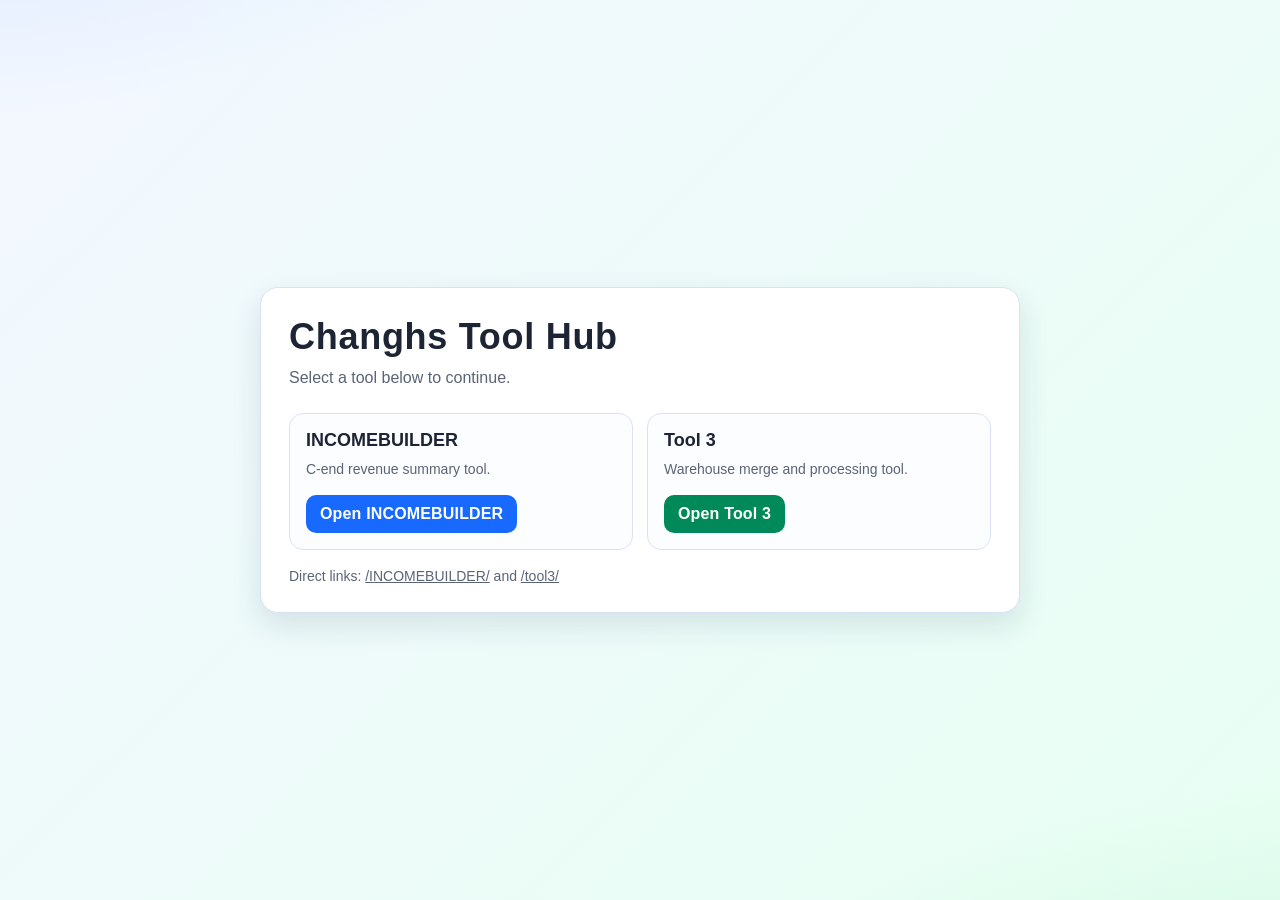
==== commit 6bb01eab: "Rename tool2 to INCOMEBUILDER and sync latest content" ====
--- a/index.html
+++ b/index.html
@@ -132,9 +132,9 @@
     <p>Select a tool below to continue.</p>
     <section class="grid">
       <article class="card">
-        <h2>Tool 2</h2>
+        <h2>INCOMEBUILDER</h2>
         <p>C-end revenue summary tool.</p>
-        <a class="btn tool2" href="/tool2/">Open Tool 2</a>
+        <a class="btn tool2" href="/INCOMEBUILDER/">Open INCOMEBUILDER</a>
       </article>
       <article class="card">
         <h2>Tool 3</h2>
@@ -144,7 +144,7 @@
     </section>
     <div class="links">
       Direct links:
-      <a href="/tool2/">/tool2/</a>
+      <a href="/INCOMEBUILDER/">/INCOMEBUILDER/</a>
       and
       <a href="/tool3/">/tool3/</a>
     </div>
